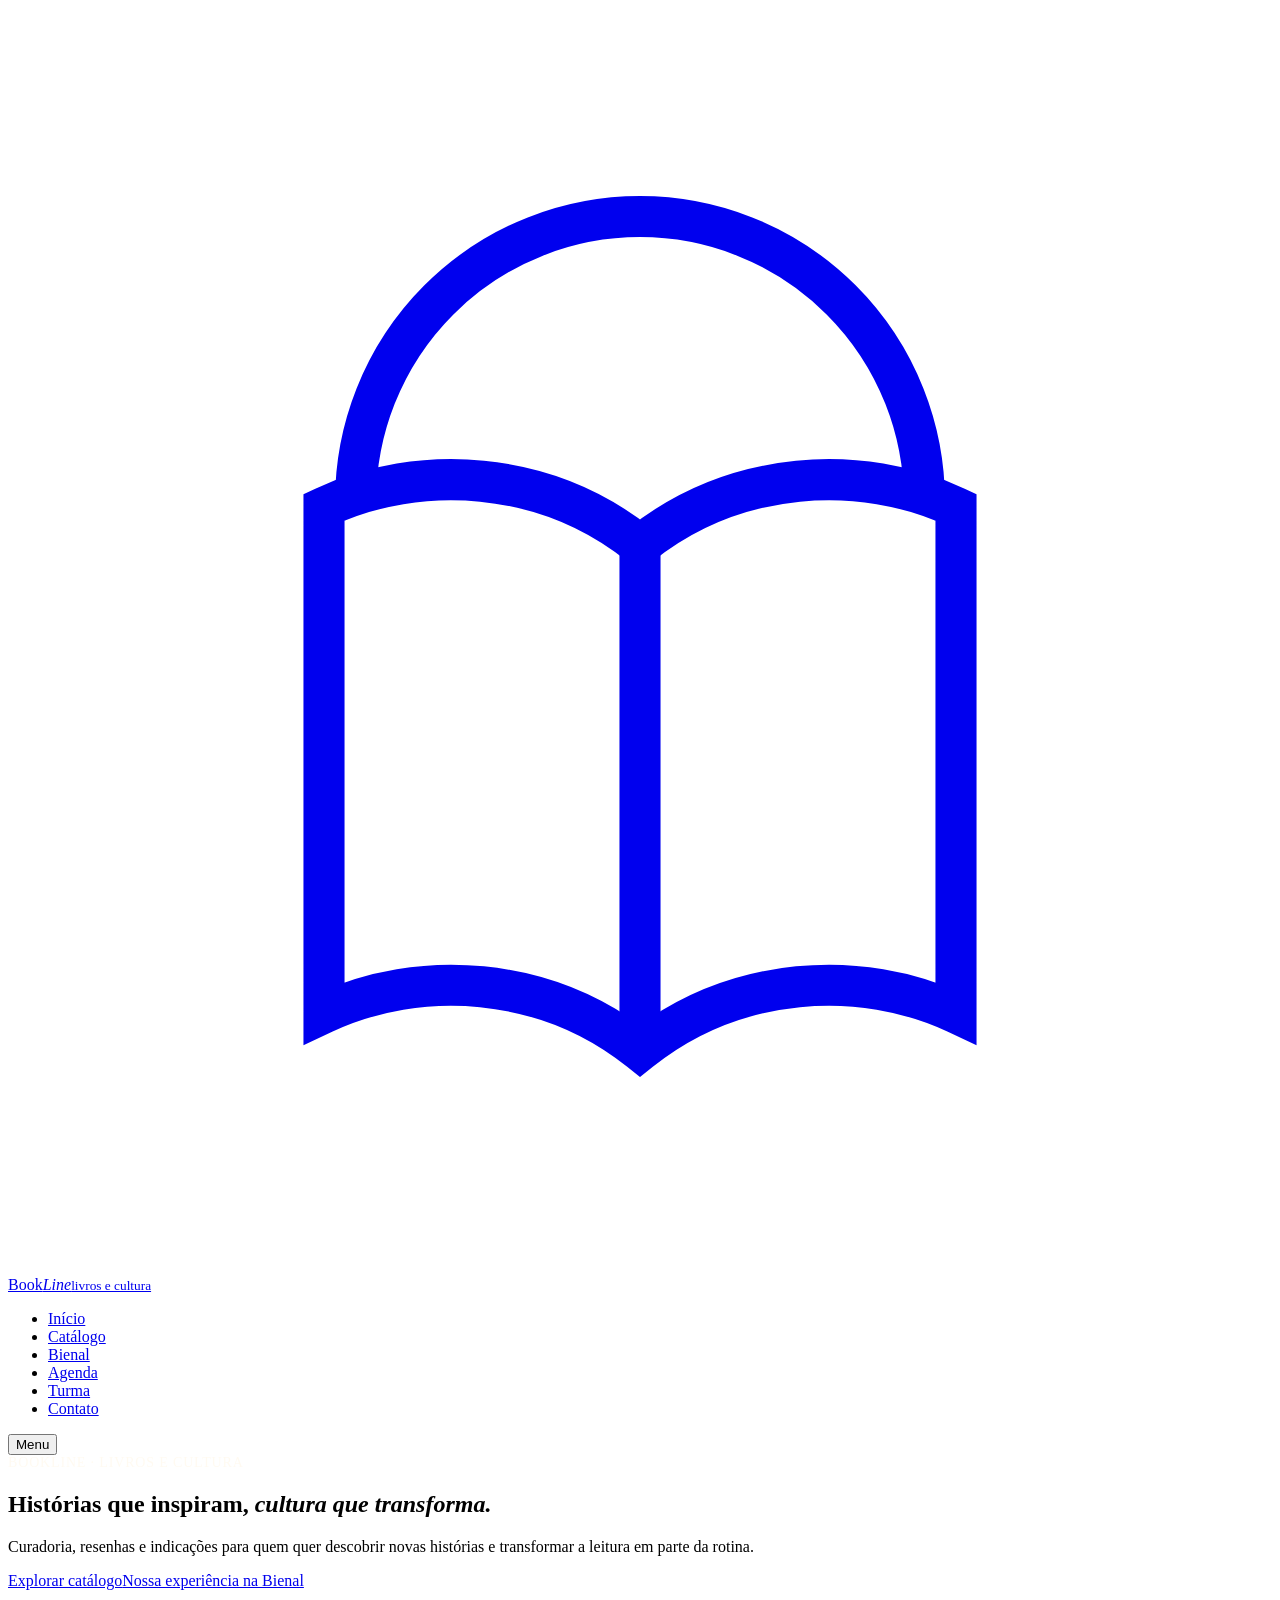
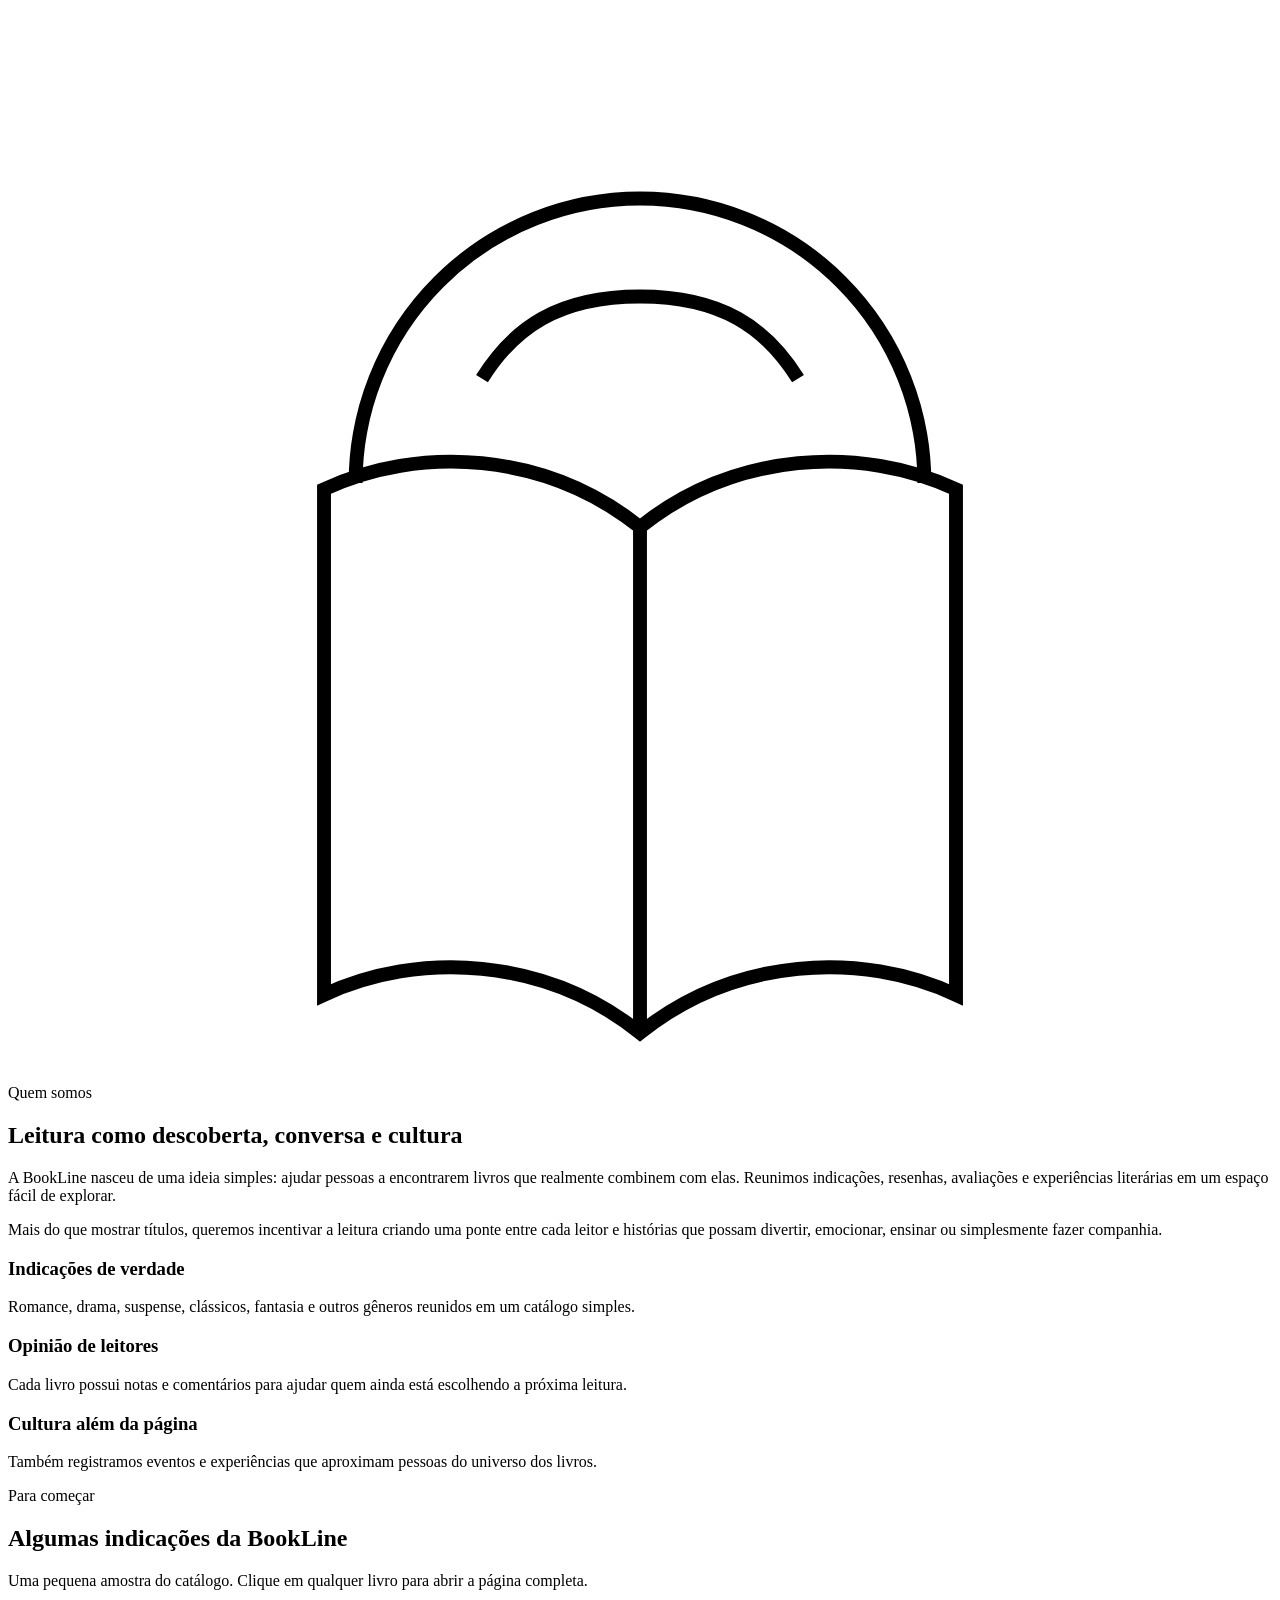
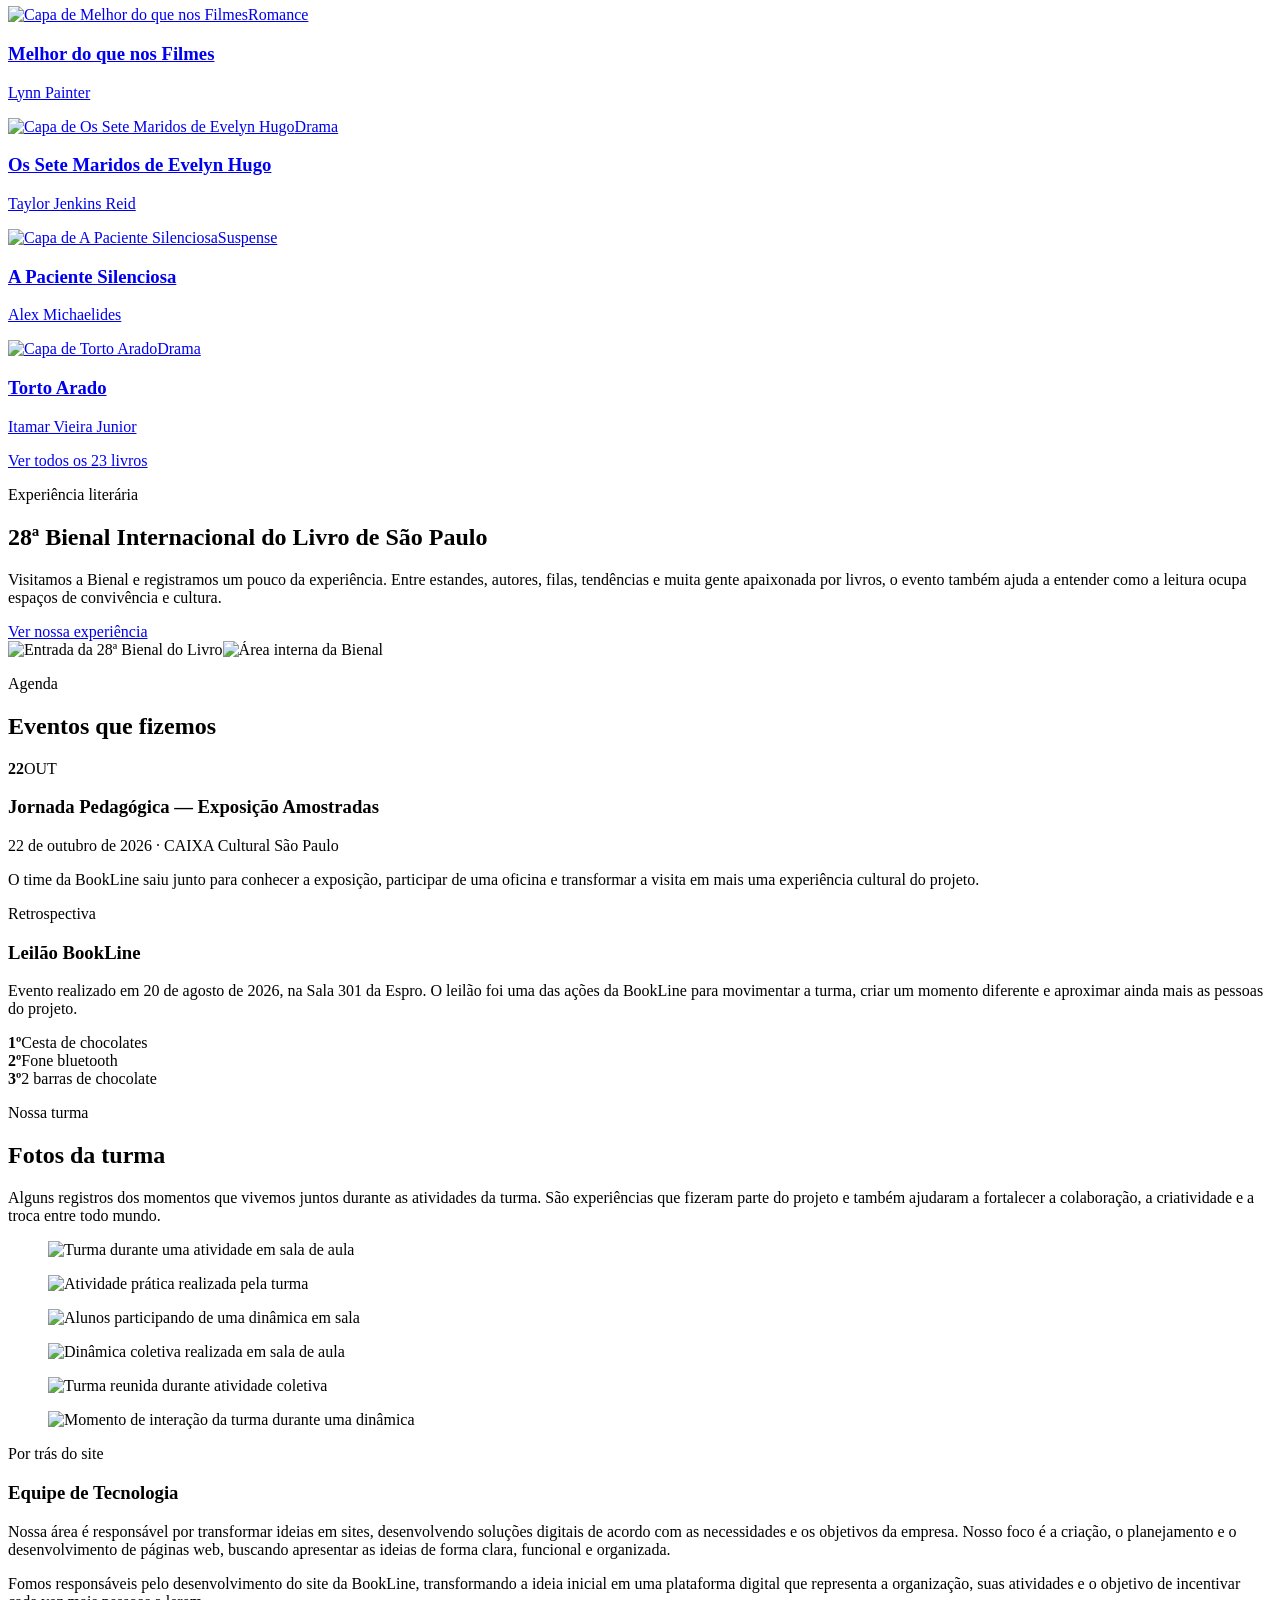
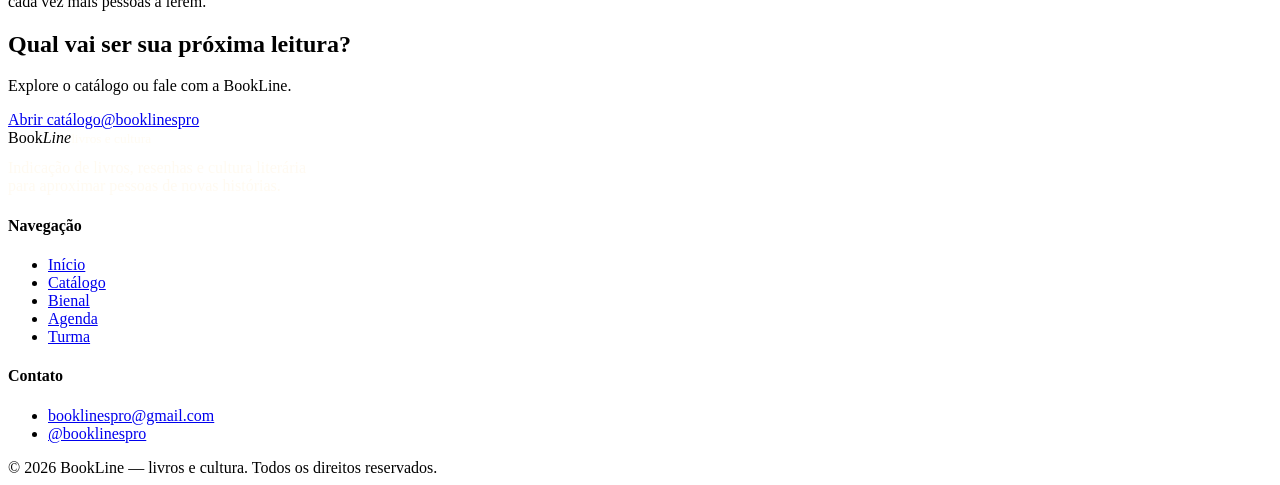
==== index.html @ 6d1920e4 "Publica versão inicial da BookLine" ====
<!DOCTYPE html>
<html lang="pt-BR"><head><meta charset="utf-8"/><meta content="width=device-width, initial-scale=1.0" name="viewport"/><link href="https://fonts.googleapis.com" rel="preconnect"/><link crossorigin="" href="https://fonts.gstatic.com" rel="preconnect"/><link href="https://fonts.googleapis.com/css2?family=Bodoni+Moda:opsz,wght@6..96,400;6..96,500;6..96,600&amp;family=Dancing+Script:wght@500;600;700&amp;family=Barlow+Semi+Condensed:wght@400;500;600&amp;display=swap" rel="stylesheet"/><link href="assets/css/style.css" rel="stylesheet"/><title>BookLine — Livros e Cultura</title></head><body><header><div class="wrap nav"><a class="brand" href="index.html"><svg class="brand-icon" fill="none" stroke="currentColor" stroke-width="1.3" viewbox="0 0 40 40"><path d="M20 17c-3-2.4-7-2.6-10-1.2v16c3-1.4 7-1.2 10 1.2 3-2.4 7-2.6 10-1.2v-16c-3-1.4-7-1.2-10 1.2Z"></path><path d="M20 17V33"></path><path d="M11 15.6a9 9 0 0 1 18 0"></path></svg><span class="brand-name">Book<em>Line</em><small>livros e cultura</small></span></a><ul class="nav-links" id="navLinks"><li><a class="active" href="index.html">Início</a></li><li><a class="" href="catalogo.html">Catálogo</a></li><li><a class="" href="bienal.html">Bienal</a></li><li><a class="" href="index.html#agenda">Agenda</a></li><li><a href="index.html#turma">Turma</a></li><li><a class="" href="index.html#contato">Contato</a></li></ul><button aria-label="Abrir menu" class="menu-btn" id="menuBtn">Menu</button></div></header>
<section class="hero"><div class="wrap hero-grid"><div><p style="letter-spacing:.06em;font-size:14px;color:rgba(255,247,232,.6);margin:0 0 18px">BOOKLINE · LIVROS E CULTURA</p><h1>Histórias que inspiram, <em>cultura que transforma.</em></h1><p>Curadoria, resenhas e indicações para quem quer descobrir novas histórias e transformar a leitura em parte da rotina.</p><div class="actions"><a class="btn primary" href="catalogo.html">Explorar catálogo</a><a class="btn outline" href="bienal.html">Nossa experiência na Bienal</a></div></div><div class="hero-art"><svg fill="none" stroke="currentColor" stroke-width="2.2" viewbox="0 0 200 170"><path d="M100 85c-15-12-35-13-50-6v80c15-7 35-6 50 6 15-12 35-13 50-6v-80c-15-7-35-6-50 6Z"></path><path d="M100 85V165"></path><path d="M55 78a45 45 0 0 1 90 0"></path><path d="M75 61.5c5-8 12-13 25-13s20 5 25 13"></path></svg></div></div></section>
<section class="section" id="sobre"><div class="wrap"><div class="section-head"><p class="kicker">Quem somos</p><h2>Leitura como descoberta, conversa e cultura</h2></div><div class="about-grid"><div class="about-copy"><p>A BookLine nasceu de uma ideia simples: ajudar pessoas a encontrarem livros que realmente combinem com elas. Reunimos indicações, resenhas, avaliações e experiências literárias em um espaço fácil de explorar.</p><p>Mais do que mostrar títulos, queremos incentivar a leitura criando uma ponte entre cada leitor e histórias que possam divertir, emocionar, ensinar ou simplesmente fazer companhia.</p></div><div><div class="value"><h3>Indicações de verdade</h3><p>Romance, drama, suspense, clássicos, fantasia e outros gêneros reunidos em um catálogo simples.</p></div><div class="value"><h3>Opinião de leitores</h3><p>Cada livro possui notas e comentários para ajudar quem ainda está escolhendo a próxima leitura.</p></div><div class="value"><h3>Cultura além da página</h3><p>Também registramos eventos e experiências que aproximam pessoas do universo dos livros.</p></div></div></div></div></section>
<section class="section alt"><div class="wrap"><div class="section-head"><p class="kicker">Para começar</p><h2>Algumas indicações da BookLine</h2><p>Uma pequena amostra do catálogo. Clique em qualquer livro para abrir a página completa.</p></div><div class="catalog-grid"><a class="book-card" href="livro.html?id=melhor-do-que-nos-filmes"><div class="cover-wrap"><img alt="Capa de Melhor do que nos Filmes" src="assets/capas/melhor-do-que-nos-filmes.jpg"/><span class="genre-pill">Romance</span></div><div class="book-info"><h3>Melhor do que nos Filmes</h3><p class="author">Lynn Painter</p></div></a><a class="book-card" href="livro.html?id=os-sete-maridos-de-evelyn-hugo"><div class="cover-wrap"><img alt="Capa de Os Sete Maridos de Evelyn Hugo" src="assets/capas/os-sete-maridos-de-evelyn-hugo.jpg"/><span class="genre-pill">Drama</span></div><div class="book-info"><h3>Os Sete Maridos de Evelyn Hugo</h3><p class="author">Taylor Jenkins Reid</p></div></a><a class="book-card" href="livro.html?id=a-paciente-silenciosa"><div class="cover-wrap"><img alt="Capa de A Paciente Silenciosa" src="assets/capas/a-paciente-silenciosa.jpg"/><span class="genre-pill">Suspense</span></div><div class="book-info"><h3>A Paciente Silenciosa</h3><p class="author">Alex Michaelides</p></div></a><a class="book-card" href="livro.html?id=torto-arado"><div class="cover-wrap"><img alt="Capa de Torto Arado" src="assets/capas/torto-arado.jpg"/><span class="genre-pill">Drama</span></div><div class="book-info"><h3>Torto Arado</h3><p class="author">Itamar Vieira Junior</p></div></a></div><div class="actions"><a class="btn dark" href="catalogo.html">Ver todos os 23 livros</a></div></div></section>
<section class="section"><div class="wrap bienal-teaser"><div><p class="kicker">Experiência literária</p><h2>28ª Bienal Internacional do Livro de São Paulo</h2><p>Visitamos a Bienal e registramos um pouco da experiência. Entre estandes, autores, filas, tendências e muita gente apaixonada por livros, o evento também ajuda a entender como a leitura ocupa espaços de convivência e cultura.</p><a class="btn dark" href="bienal.html">Ver nossa experiência</a></div><div class="photos"><img alt="Entrada da 28ª Bienal do Livro" src="assets/bienal/bienal-01.jpeg"/><img alt="Área interna da Bienal" src="assets/bienal/bienal-02.jpeg"/></div></div></section>
<section class="section alt" id="agenda"><div class="wrap"><div class="section-head"><p class="kicker">Agenda</p><h2>Eventos que fizemos</h2></div><article class="event-card"><div class="event-date"><strong>22</strong><span>OUT</span></div><div class="event-body"><h3>Jornada Pedagógica — Exposição Amostradas</h3><p>22 de outubro de 2026 · CAIXA Cultural São Paulo</p><p>O time da BookLine saiu junto para conhecer a exposição, participar de uma oficina e transformar a visita em mais uma experiência cultural do projeto.</p></div></article></div></section>
<section class="section"><div class="wrap"><div class="auction auction-text-only"><div><p class="kicker" style="color:var(--pink)">Retrospectiva</p><h3>Leilão BookLine</h3><p style="margin-top:13px">Evento realizado em 20 de agosto de 2026, na Sala 301 da Espro. O leilão foi uma das ações da BookLine para movimentar a turma, criar um momento diferente e aproximar ainda mais as pessoas do projeto.</p><div class="facts"><div><strong>1º</strong><span>Cesta de chocolates</span></div><div><strong>2º</strong><span>Fone bluetooth</span></div><div><strong>3º</strong><span>2 barras de chocolate</span></div></div></div></div></div></section><section class="section alt" id="turma">
<div class="wrap">
<div class="section-head">
<p class="kicker">Nossa turma</p>
<h2>Fotos da turma</h2>
<p>Alguns registros dos momentos que vivemos juntos durante as atividades da turma. São experiências que fizeram parte do projeto e também ajudaram a fortalecer a colaboração, a criatividade e a troca entre todo mundo.</p>
</div>
<div class="class-gallery">
<figure><img alt="Turma durante uma atividade em sala de aula" src="assets/turma/turma-01.jpeg"/></figure>
<figure><img alt="Atividade prática realizada pela turma" src="assets/turma/turma-02.jpeg"/></figure>
<figure><img alt="Alunos participando de uma dinâmica em sala" src="assets/turma/turma-03.jpeg"/></figure>
<figure><img alt="Dinâmica coletiva realizada em sala de aula" src="assets/turma/turma-04.jpeg"/></figure>
<figure><img alt="Turma reunida durante atividade coletiva" src="assets/turma/turma-05.jpeg"/></figure>
<figure><img alt="Momento de interação da turma durante uma dinâmica" src="assets/turma/turma-06.jpeg"/></figure>
</div>
</div>
</section>
<section class="section alt"><div class="wrap"><div class="tech"><div><p class="kicker">Por trás do site</p><h3>Equipe de Tecnologia</h3></div><div><p>Nossa área é responsável por transformar ideias em sites, desenvolvendo soluções digitais de acordo com as necessidades e os objetivos da empresa. Nosso foco é a criação, o planejamento e o desenvolvimento de páginas web, buscando apresentar as ideias de forma clara, funcional e organizada.</p><p>Fomos responsáveis pelo desenvolvimento do site da BookLine, transformando a ideia inicial em uma plataforma digital que representa a organização, suas atividades e o objetivo de incentivar cada vez mais pessoas a lerem.</p></div></div></div></section>
<section class="cta" id="contato"><div class="wrap"><h2>Qual vai ser sua próxima leitura?</h2><p>Explore o catálogo ou fale com a BookLine.</p><div class="actions"><a class="btn primary" href="catalogo.html">Abrir catálogo</a><a class="btn outline" href="https://www.instagram.com/booklinespro/" target="_blank">@booklinespro</a></div></div></section><footer><div class="wrap"><div class="footer-grid"><div><div class="brand-name" style="color:var(--cream)">Book<em>Line</em><small style="color:rgba(255,247,232,.55)">livros e cultura</small></div><p style="margin-top:12px;color:rgba(255,247,232,.6);max-width:38ch">Indicação de livros, resenhas e cultura literária para aproximar pessoas de novas histórias.</p></div><div><h4>Navegação</h4><ul><li><a href="index.html">Início</a></li><li><a href="catalogo.html">Catálogo</a></li><li><a href="bienal.html">Bienal</a></li><li><a href="index.html#agenda">Agenda</a></li><li><a href="index.html#turma">Turma</a></li></ul></div><div><h4>Contato</h4><ul><li><a href="mailto:booklinespro@gmail.com">booklinespro@gmail.com</a></li><li><a href="https://www.instagram.com/booklinespro/" rel="noopener" target="_blank">@booklinespro</a></li></ul></div></div><div class="footer-bottom">© 2026 BookLine — livros e cultura. Todos os direitos reservados.</div></div></footer><script src="assets/js/base.js"></script></body></html>
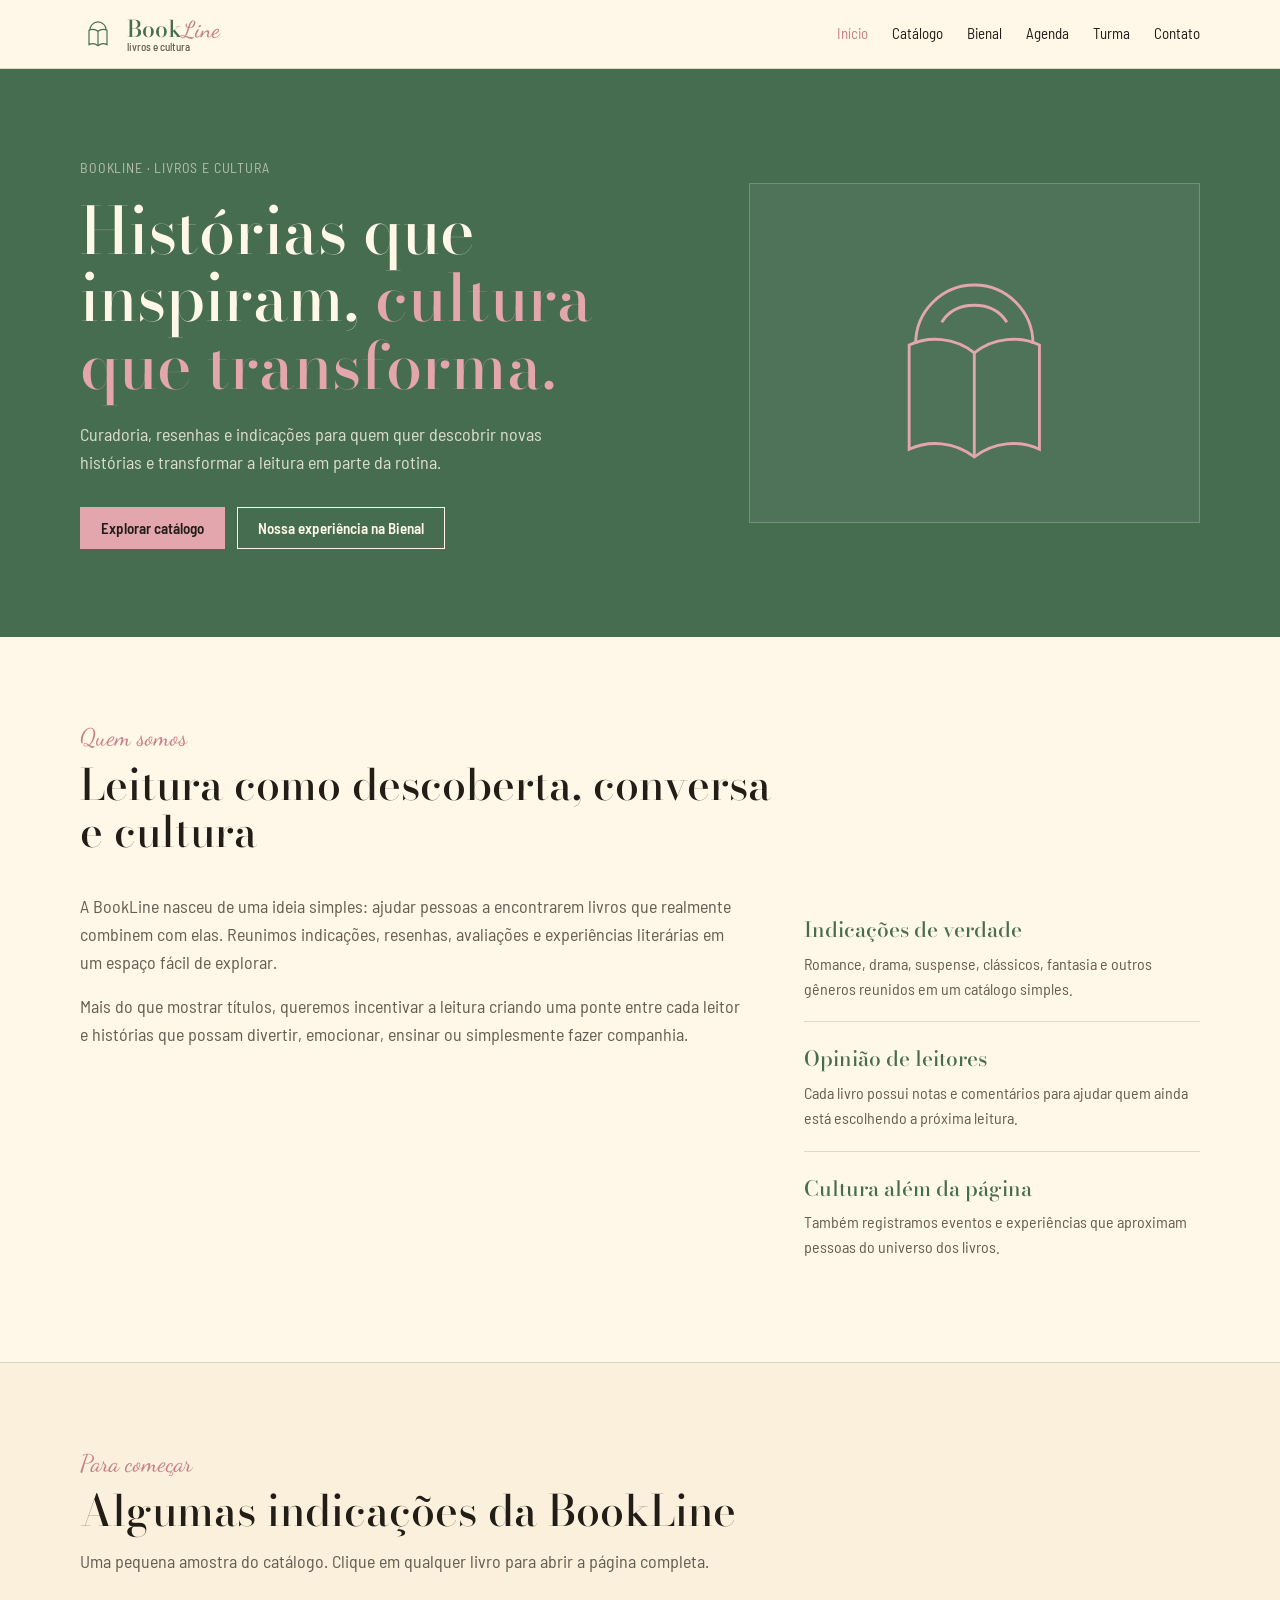
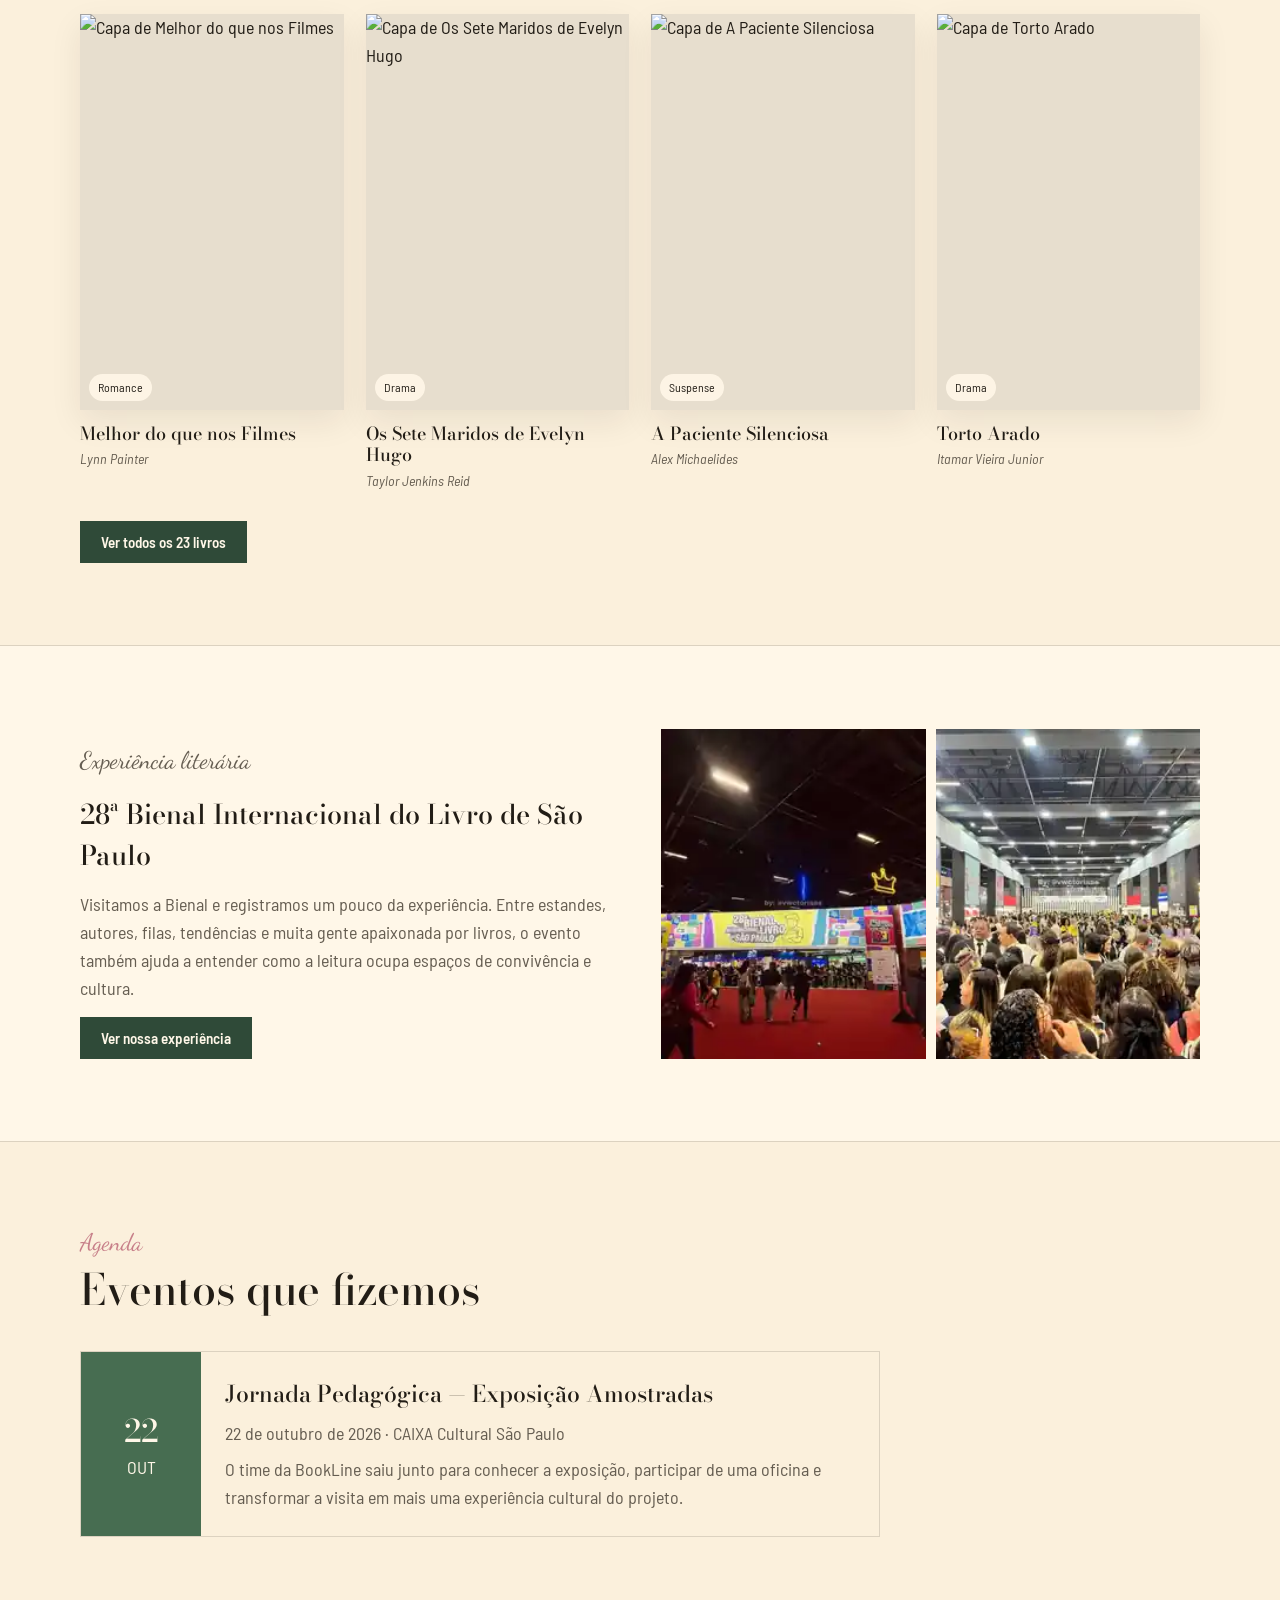
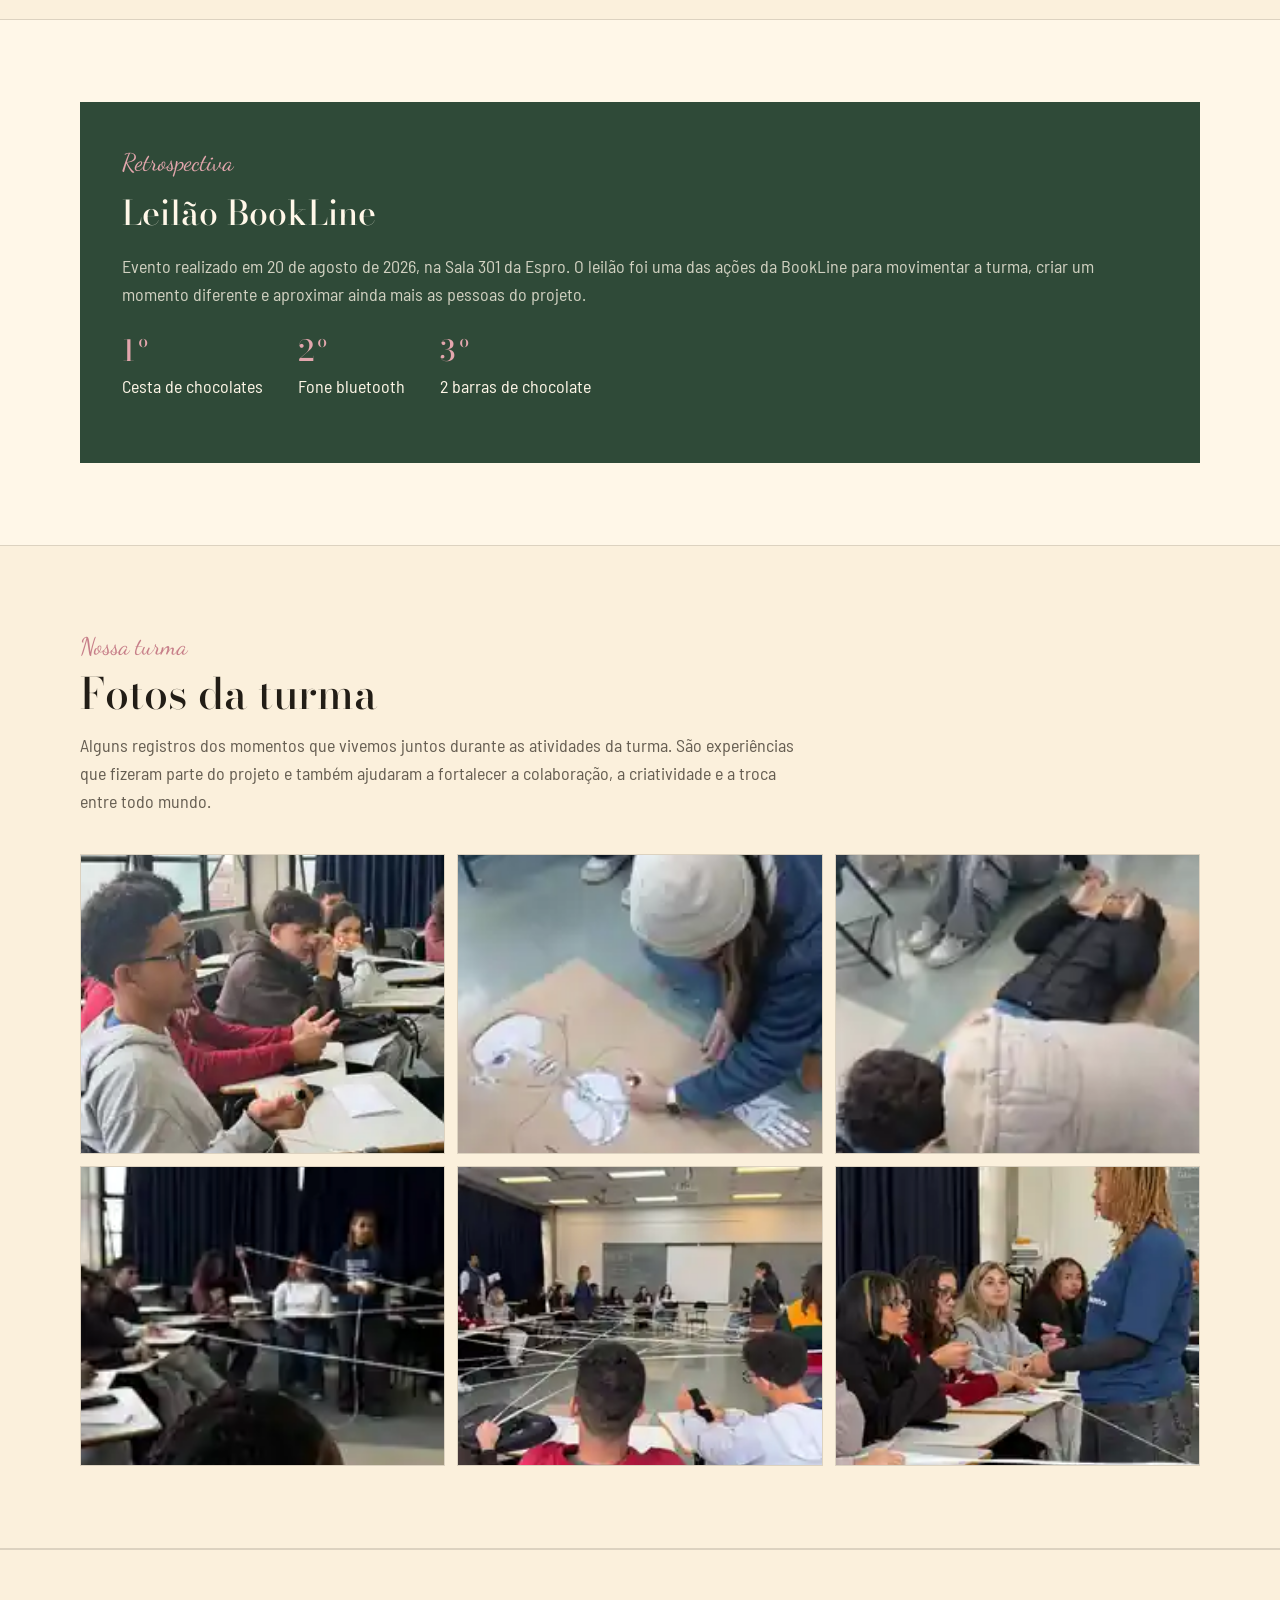
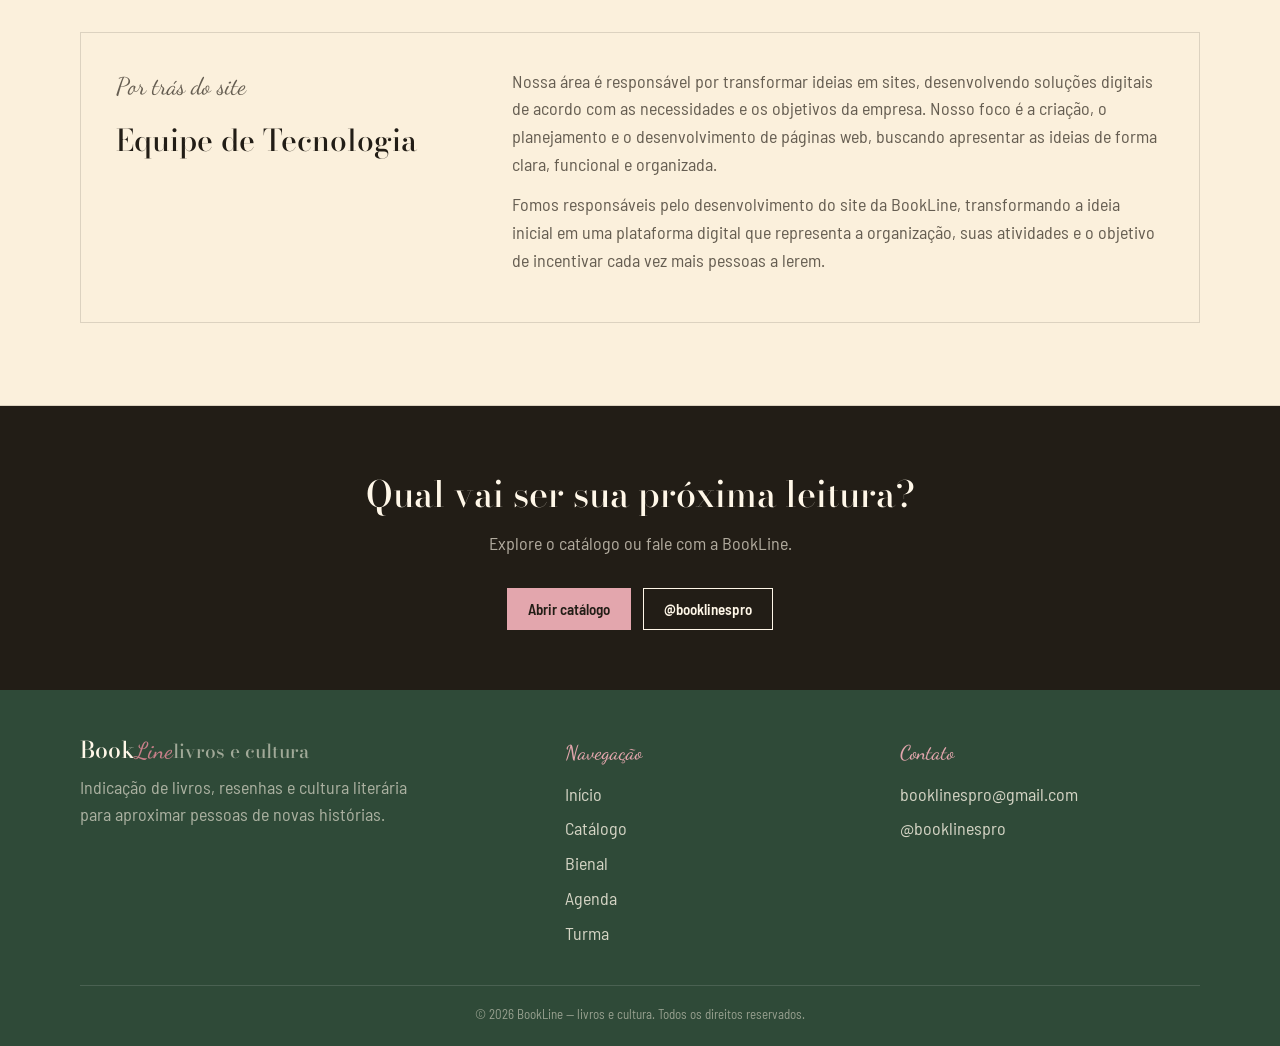
==== commit c75504ed: "Troca foto quebrada da Bienal no início" ====
--- a/index.html
+++ b/index.html
@@ -1,26 +1,11 @@
 <!DOCTYPE html>
-<html lang="pt-BR"><head><meta charset="utf-8"/><meta content="width=device-width, initial-scale=1.0" name="viewport"/><link href="https://fonts.googleapis.com" rel="preconnect"/><link crossorigin="" href="https://fonts.gstatic.com" rel="preconnect"/><link href="https://fonts.googleapis.com/css2?family=Bodoni+Moda:opsz,wght@6..96,400;6..96,500;6..96,600&amp;family=Dancing+Script:wght@500;600;700&amp;family=Barlow+Semi+Condensed:wght@400;500;600&amp;display=swap" rel="stylesheet"/><link href="assets/css/style.css" rel="stylesheet"/><title>BookLine — Livros e Cultura</title></head><body><header><div class="wrap nav"><a class="brand" href="index.html"><svg class="brand-icon" fill="none" stroke="currentColor" stroke-width="1.3" viewbox="0 0 40 40"><path d="M20 17c-3-2.4-7-2.6-10-1.2v16c3-1.4 7-1.2 10 1.2 3-2.4 7-2.6 10-1.2v-16c-3-1.4-7-1.2-10 1.2Z"></path><path d="M20 17V33"></path><path d="M11 15.6a9 9 0 0 1 18 0"></path></svg><span class="brand-name">Book<em>Line</em><small>livros e cultura</small></span></a><ul class="nav-links" id="navLinks"><li><a class="active" href="index.html">Início</a></li><li><a class="" href="catalogo.html">Catálogo</a></li><li><a class="" href="bienal.html">Bienal</a></li><li><a class="" href="index.html#agenda">Agenda</a></li><li><a href="index.html#turma">Turma</a></li><li><a class="" href="index.html#contato">Contato</a></li></ul><button aria-label="Abrir menu" class="menu-btn" id="menuBtn">Menu</button></div></header>
+<html lang="pt-BR"><head><meta charset="utf-8"/><meta content="width=device-width, initial-scale=1.0" name="viewport"/><link href="https://fonts.googleapis.com" rel="preconnect"/><link crossorigin="" href="https://fonts.gstatic.com" rel="preconnect"/><link href="https://fonts.googleapis.com/css2?family=Bodoni+Moda:opsz,wght@6..96,400;6..96,500;6..96,600&amp;family=Dancing+Script:wght@500;600;700&amp;family=Barlow+Semi+Condensed:wght@400;500;600&amp;display=swap" rel="stylesheet"/><link href="assets/css/style.css" rel="stylesheet"/><title>BookLine — Livros e Cultura</title></head><body><header><div class="wrap nav"><a class="brand" href="index.html"><svg class="brand-icon" fill="none" stroke="currentColor" stroke-width="1.3" viewbox="0 0 40 40"><path d="M20 17c-3-2.4-7-2.6-10-1.2v16c3-1.4 7-1.2 10 1.2 3-2.4 7-2.6 10-1.2v-16c-3-1.4-7-1.2-10 1.2Z"></path><path d="M20 17V33"></path><path d="M11 15.6a9 9 0 0 1 18 0"></path></svg><span class="brand-name">Book<em>Line</em><small>livros e cultura</small></span></a><ul class="nav-links" id="navLinks"><li><a class="active" href="index.html">Início</a></li><li><a href="catalogo.html">Catálogo</a></li><li><a href="bienal.html">Bienal</a></li><li><a href="index.html#agenda">Agenda</a></li><li><a href="index.html#turma">Turma</a></li><li><a href="index.html#contato">Contato</a></li></ul><button aria-label="Abrir menu" class="menu-btn" id="menuBtn">Menu</button></div></header>
 <section class="hero"><div class="wrap hero-grid"><div><p style="letter-spacing:.06em;font-size:14px;color:rgba(255,247,232,.6);margin:0 0 18px">BOOKLINE · LIVROS E CULTURA</p><h1>Histórias que inspiram, <em>cultura que transforma.</em></h1><p>Curadoria, resenhas e indicações para quem quer descobrir novas histórias e transformar a leitura em parte da rotina.</p><div class="actions"><a class="btn primary" href="catalogo.html">Explorar catálogo</a><a class="btn outline" href="bienal.html">Nossa experiência na Bienal</a></div></div><div class="hero-art"><svg fill="none" stroke="currentColor" stroke-width="2.2" viewbox="0 0 200 170"><path d="M100 85c-15-12-35-13-50-6v80c15-7 35-6 50 6 15-12 35-13 50-6v-80c-15-7-35-6-50 6Z"></path><path d="M100 85V165"></path><path d="M55 78a45 45 0 0 1 90 0"></path><path d="M75 61.5c5-8 12-13 25-13s20 5 25 13"></path></svg></div></div></section>
 <section class="section" id="sobre"><div class="wrap"><div class="section-head"><p class="kicker">Quem somos</p><h2>Leitura como descoberta, conversa e cultura</h2></div><div class="about-grid"><div class="about-copy"><p>A BookLine nasceu de uma ideia simples: ajudar pessoas a encontrarem livros que realmente combinem com elas. Reunimos indicações, resenhas, avaliações e experiências literárias em um espaço fácil de explorar.</p><p>Mais do que mostrar títulos, queremos incentivar a leitura criando uma ponte entre cada leitor e histórias que possam divertir, emocionar, ensinar ou simplesmente fazer companhia.</p></div><div><div class="value"><h3>Indicações de verdade</h3><p>Romance, drama, suspense, clássicos, fantasia e outros gêneros reunidos em um catálogo simples.</p></div><div class="value"><h3>Opinião de leitores</h3><p>Cada livro possui notas e comentários para ajudar quem ainda está escolhendo a próxima leitura.</p></div><div class="value"><h3>Cultura além da página</h3><p>Também registramos eventos e experiências que aproximam pessoas do universo dos livros.</p></div></div></div></div></section>
 <section class="section alt"><div class="wrap"><div class="section-head"><p class="kicker">Para começar</p><h2>Algumas indicações da BookLine</h2><p>Uma pequena amostra do catálogo. Clique em qualquer livro para abrir a página completa.</p></div><div class="catalog-grid"><a class="book-card" href="livro.html?id=melhor-do-que-nos-filmes"><div class="cover-wrap"><img alt="Capa de Melhor do que nos Filmes" src="assets/capas/melhor-do-que-nos-filmes.jpg"/><span class="genre-pill">Romance</span></div><div class="book-info"><h3>Melhor do que nos Filmes</h3><p class="author">Lynn Painter</p></div></a><a class="book-card" href="livro.html?id=os-sete-maridos-de-evelyn-hugo"><div class="cover-wrap"><img alt="Capa de Os Sete Maridos de Evelyn Hugo" src="assets/capas/os-sete-maridos-de-evelyn-hugo.jpg"/><span class="genre-pill">Drama</span></div><div class="book-info"><h3>Os Sete Maridos de Evelyn Hugo</h3><p class="author">Taylor Jenkins Reid</p></div></a><a class="book-card" href="livro.html?id=a-paciente-silenciosa"><div class="cover-wrap"><img alt="Capa de A Paciente Silenciosa" src="assets/capas/a-paciente-silenciosa.jpg"/><span class="genre-pill">Suspense</span></div><div class="book-info"><h3>A Paciente Silenciosa</h3><p class="author">Alex Michaelides</p></div></a><a class="book-card" href="livro.html?id=torto-arado"><div class="cover-wrap"><img alt="Capa de Torto Arado" src="assets/capas/torto-arado.jpg"/><span class="genre-pill">Drama</span></div><div class="book-info"><h3>Torto Arado</h3><p class="author">Itamar Vieira Junior</p></div></a></div><div class="actions"><a class="btn dark" href="catalogo.html">Ver todos os 23 livros</a></div></div></section>
-<section class="section"><div class="wrap bienal-teaser"><div><p class="kicker">Experiência literária</p><h2>28ª Bienal Internacional do Livro de São Paulo</h2><p>Visitamos a Bienal e registramos um pouco da experiência. Entre estandes, autores, filas, tendências e muita gente apaixonada por livros, o evento também ajuda a entender como a leitura ocupa espaços de convivência e cultura.</p><a class="btn dark" href="bienal.html">Ver nossa experiência</a></div><div class="photos"><img alt="Entrada da 28ª Bienal do Livro" src="assets/bienal/bienal-01.jpeg"/><img alt="Área interna da Bienal" src="assets/bienal/bienal-02.jpeg"/></div></div></section>
+<section class="section"><div class="wrap bienal-teaser"><div><p class="kicker">Experiência literária</p><h2>28ª Bienal Internacional do Livro de São Paulo</h2><p>Visitamos a Bienal e registramos um pouco da experiência. Entre estandes, autores, filas, tendências e muita gente apaixonada por livros, o evento também ajuda a entender como a leitura ocupa espaços de convivência e cultura.</p><a class="btn dark" href="bienal.html">Ver nossa experiência</a></div><div class="photos"><img alt="Entrada da 28ª Bienal do Livro" src="assets/bienal/bienal-01.jpeg"/><img alt="Outro registro da área interna da Bienal" src="assets/bienal/bienal-06.jpeg"/></div></div></section>
 <section class="section alt" id="agenda"><div class="wrap"><div class="section-head"><p class="kicker">Agenda</p><h2>Eventos que fizemos</h2></div><article class="event-card"><div class="event-date"><strong>22</strong><span>OUT</span></div><div class="event-body"><h3>Jornada Pedagógica — Exposição Amostradas</h3><p>22 de outubro de 2026 · CAIXA Cultural São Paulo</p><p>O time da BookLine saiu junto para conhecer a exposição, participar de uma oficina e transformar a visita em mais uma experiência cultural do projeto.</p></div></article></div></section>
-<section class="section"><div class="wrap"><div class="auction auction-text-only"><div><p class="kicker" style="color:var(--pink)">Retrospectiva</p><h3>Leilão BookLine</h3><p style="margin-top:13px">Evento realizado em 20 de agosto de 2026, na Sala 301 da Espro. O leilão foi uma das ações da BookLine para movimentar a turma, criar um momento diferente e aproximar ainda mais as pessoas do projeto.</p><div class="facts"><div><strong>1º</strong><span>Cesta de chocolates</span></div><div><strong>2º</strong><span>Fone bluetooth</span></div><div><strong>3º</strong><span>2 barras de chocolate</span></div></div></div></div></div></section><section class="section alt" id="turma">
-<div class="wrap">
-<div class="section-head">
-<p class="kicker">Nossa turma</p>
-<h2>Fotos da turma</h2>
-<p>Alguns registros dos momentos que vivemos juntos durante as atividades da turma. São experiências que fizeram parte do projeto e também ajudaram a fortalecer a colaboração, a criatividade e a troca entre todo mundo.</p>
-</div>
-<div class="class-gallery">
-<figure><img alt="Turma durante uma atividade em sala de aula" src="assets/turma/turma-01.jpeg"/></figure>
-<figure><img alt="Atividade prática realizada pela turma" src="assets/turma/turma-02.jpeg"/></figure>
-<figure><img alt="Alunos participando de uma dinâmica em sala" src="assets/turma/turma-03.jpeg"/></figure>
-<figure><img alt="Dinâmica coletiva realizada em sala de aula" src="assets/turma/turma-04.jpeg"/></figure>
-<figure><img alt="Turma reunida durante atividade coletiva" src="assets/turma/turma-05.jpeg"/></figure>
-<figure><img alt="Momento de interação da turma durante uma dinâmica" src="assets/turma/turma-06.jpeg"/></figure>
-</div>
-</div>
-</section>
+<section class="section"><div class="wrap"><div class="auction auction-text-only"><div><p class="kicker" style="color:var(--pink)">Retrospectiva</p><h3>Leilão BookLine</h3><p style="margin-top:13px">Evento realizado em 20 de agosto de 2026, na Sala 301 da Espro. O leilão foi uma das ações da BookLine para movimentar a turma, criar um momento diferente e aproximar ainda mais as pessoas do projeto.</p><div class="facts"><div><strong>1º</strong><span>Cesta de chocolates</span></div><div><strong>2º</strong><span>Fone bluetooth</span></div><div><strong>3º</strong><span>2 barras de chocolate</span></div></div></div></div></div></section>
+<section class="section alt" id="turma"><div class="wrap"><div class="section-head"><p class="kicker">Nossa turma</p><h2>Fotos da turma</h2><p>Alguns registros dos momentos que vivemos juntos durante as atividades da turma. São experiências que fizeram parte do projeto e também ajudaram a fortalecer a colaboração, a criatividade e a troca entre todo mundo.</p></div><div class="class-gallery"><figure><img alt="Turma durante uma atividade em sala de aula" src="assets/turma/turma-01.jpeg"/></figure><figure><img alt="Atividade prática realizada pela turma" src="assets/turma/turma-02.jpeg"/></figure><figure><img alt="Alunos participando de uma dinâmica em sala" src="assets/turma/turma-03.jpeg"/></figure><figure><img alt="Dinâmica coletiva realizada em sala de aula" src="assets/turma/turma-04.jpeg"/></figure><figure><img alt="Turma reunida durante atividade coletiva" src="assets/turma/turma-05.jpeg"/></figure><figure><img alt="Momento de interação da turma durante uma dinâmica" src="assets/turma/turma-06.jpeg"/></figure></div></div></section>
 <section class="section alt"><div class="wrap"><div class="tech"><div><p class="kicker">Por trás do site</p><h3>Equipe de Tecnologia</h3></div><div><p>Nossa área é responsável por transformar ideias em sites, desenvolvendo soluções digitais de acordo com as necessidades e os objetivos da empresa. Nosso foco é a criação, o planejamento e o desenvolvimento de páginas web, buscando apresentar as ideias de forma clara, funcional e organizada.</p><p>Fomos responsáveis pelo desenvolvimento do site da BookLine, transformando a ideia inicial em uma plataforma digital que representa a organização, suas atividades e o objetivo de incentivar cada vez mais pessoas a lerem.</p></div></div></div></section>
 <section class="cta" id="contato"><div class="wrap"><h2>Qual vai ser sua próxima leitura?</h2><p>Explore o catálogo ou fale com a BookLine.</p><div class="actions"><a class="btn primary" href="catalogo.html">Abrir catálogo</a><a class="btn outline" href="https://www.instagram.com/booklinespro/" target="_blank">@booklinespro</a></div></div></section><footer><div class="wrap"><div class="footer-grid"><div><div class="brand-name" style="color:var(--cream)">Book<em>Line</em><small style="color:rgba(255,247,232,.55)">livros e cultura</small></div><p style="margin-top:12px;color:rgba(255,247,232,.6);max-width:38ch">Indicação de livros, resenhas e cultura literária para aproximar pessoas de novas histórias.</p></div><div><h4>Navegação</h4><ul><li><a href="index.html">Início</a></li><li><a href="catalogo.html">Catálogo</a></li><li><a href="bienal.html">Bienal</a></li><li><a href="index.html#agenda">Agenda</a></li><li><a href="index.html#turma">Turma</a></li></ul></div><div><h4>Contato</h4><ul><li><a href="mailto:booklinespro@gmail.com">booklinespro@gmail.com</a></li><li><a href="https://www.instagram.com/booklinespro/" rel="noopener" target="_blank">@booklinespro</a></li></ul></div></div><div class="footer-bottom">© 2026 BookLine — livros e cultura. Todos os direitos reservados.</div></div></footer><script src="assets/js/base.js"></script></body></html>
--- a/assets/css/style.css
+++ b/assets/css/style.css
@@ -0,0 +1,20 @@
+:root{--cream:#FFF7E8;--cream2:#FBF0DC;--green:#476D51;--green2:#2F4A38;--pink:#E3A6AD;--pink2:#C77F89;--ink:#221D16;--muted:#655d51;--line:rgba(34,29,22,.14);--white:#fffdf8;--max:1180px;--shadow:0 18px 45px rgba(34,29,22,.08)}
+*{box-sizing:border-box}html{scroll-behavior:smooth}body{margin:0;background:var(--cream);color:var(--ink);font-family:'Barlow Semi Condensed',Arial,sans-serif;font-size:18px;line-height:1.55}a{color:inherit}img{display:block;max-width:100%}h1,h2,h3,h4{font-family:'Bodoni Moda',Georgia,serif;font-weight:500;margin:0}p{margin:0}.wrap{max-width:var(--max);margin:auto;padding:0 30px}.kicker{font-family:'Dancing Script',cursive;color:var(--pink2);font-size:24px;margin-bottom:6px}.section{padding:82px 0}.section.alt{background:var(--cream2);border-block:1px solid var(--line)}.section-head{max-width:720px;margin-bottom:38px}.section-head h2{font-size:clamp(30px,4vw,43px);line-height:1.08}.section-head p:not(.kicker){margin-top:14px;color:var(--muted)}
+header{position:sticky;top:0;z-index:30;background:rgba(255,247,232,.93);backdrop-filter:blur(10px);border-bottom:1px solid var(--line)}.nav{height:68px;display:flex;align-items:center;justify-content:space-between;gap:24px}.brand{text-decoration:none;display:flex;align-items:center;gap:11px}.brand-icon{width:36px;height:36px;color:var(--green)}.brand-name{font:500 23px/1 'Bodoni Moda',serif;color:var(--green)}.brand-name em{font-family:'Dancing Script',cursive;color:var(--pink2);font-style:normal}.brand small{display:block;font-size:11px;color:var(--muted);font-family:'Barlow Semi Condensed',sans-serif}.nav-links{display:flex;gap:24px;list-style:none;margin:0;padding:0;font-size:15px}.nav-links a{text-decoration:none}.nav-links a:hover,.nav-links a.active{color:var(--pink2)}.menu-btn{display:none;background:none;border:1px solid var(--line);font:inherit;padding:7px 10px}
+.hero{background:var(--green);color:var(--cream);padding:88px 0}.hero-grid{display:grid;grid-template-columns:1.15fr .85fr;align-items:center;gap:58px}.hero h1{font-size:clamp(42px,6vw,65px);line-height:1.04}.hero h1 em{color:var(--pink);font-style:normal}.hero p{max-width:55ch;margin-top:22px;color:rgba(255,247,232,.82)}.hero-art{border:1px solid rgba(255,255,255,.2);min-height:340px;display:grid;place-items:center;background:rgba(255,255,255,.04)}.hero-art svg{width:58%;color:var(--pink)}.actions{display:flex;gap:12px;flex-wrap:wrap;margin-top:30px}.btn{display:inline-flex;align-items:center;justify-content:center;text-decoration:none;border:1px solid transparent;padding:11px 20px;font:600 15px 'Barlow Semi Condensed',sans-serif;cursor:pointer;background:none}.btn.primary{background:var(--pink);color:var(--ink)}.btn.primary:hover{background:var(--pink2);color:white}.btn.dark{background:var(--green2);color:var(--cream)}.btn.outline{border-color:currentColor}.btn.soft{border-color:var(--line);background:var(--white)}
+.about-grid{display:grid;grid-template-columns:1.35fr .8fr;gap:55px}.about-copy p{color:var(--muted);margin-bottom:16px}.value{padding:20px 0;border-top:1px solid var(--line)}.value:first-child{border-top:0}.value h3{font-size:21px;color:var(--green);margin-bottom:6px}.value p{font-size:16px;color:var(--muted)}
+.feature-grid{display:grid;grid-template-columns:repeat(3,1fr);gap:18px}.feature{border:1px solid var(--line);padding:28px;background:rgba(255,255,255,.2)}.feature h3{font-size:22px;margin-bottom:9px}.feature p{font-size:16px;color:var(--muted)}
+.bienal-teaser{display:grid;grid-template-columns:1fr 1fr;gap:42px;align-items:center}.bienal-teaser .photos{display:grid;grid-template-columns:1fr 1fr;gap:10px}.bienal-teaser img{width:100%;height:330px;object-fit:cover}.bienal-teaser p{color:var(--muted);margin:14px 0}.gallery{display:grid;grid-template-columns:repeat(3,1fr);gap:12px}.gallery img{width:100%;height:280px;object-fit:cover;border:1px solid var(--line)}.essay{max-width:850px}.essay p{color:var(--muted);margin:0 0 18px}.essay-note{border-left:3px solid var(--pink2);padding:18px 22px;background:var(--cream2);margin:28px 0}
+.event-card{display:grid;grid-template-columns:120px 1fr;border:1px solid var(--line);background:var(--cream2);max-width:800px}.event-date{background:var(--green);color:var(--cream);display:flex;flex-direction:column;justify-content:center;align-items:center}.event-date strong{font:500 31px 'Bodoni Moda',serif}.event-body{padding:24px}.event-body h3{font-size:23px}.event-body p{margin-top:8px;color:var(--muted)}
+.auction{background:var(--green2);color:var(--cream);padding:42px;display:grid;grid-template-columns:1fr 1fr;gap:35px}.auction h3{font-size:34px}.facts{display:flex;gap:35px;margin:20px 0}.facts strong{font:500 29px 'Bodoni Moda',serif;color:var(--pink);display:block}.auction p{color:rgba(255,247,232,.78)}.auction-gallery{display:grid;grid-template-columns:repeat(3,1fr);gap:10px}.auction-gallery figure{margin:0;background:rgba(255,255,255,.05);border:1px solid rgba(255,255,255,.15)}.auction-gallery img{width:100%;height:190px;object-fit:cover}.auction-gallery figcaption{padding:9px 11px;font-size:14px;color:rgba(255,247,232,.7)}
+.tech{display:grid;grid-template-columns:.7fr 1.3fr;gap:45px;padding:35px;border:1px solid var(--line)}.tech h3{font-size:30px}.tech p{color:var(--muted);margin-bottom:12px}
+.page-hero{background:var(--green);color:var(--cream);padding:58px 0}.page-hero h1{font-size:clamp(38px,5vw,57px)}.page-hero p{max-width:62ch;margin-top:12px;color:rgba(255,247,232,.78)}
+.catalog-tools{display:grid;grid-template-columns:1fr 240px;gap:12px;margin-bottom:18px}.input,.select,.textarea{width:100%;padding:12px 14px;border:1px solid var(--line);background:var(--white);font:inherit;color:var(--ink);outline:none}.filters{display:flex;flex-wrap:wrap;gap:8px;margin-bottom:34px}.filter{border:1px solid var(--line);background:transparent;padding:7px 15px;border-radius:999px;cursor:pointer;font:inherit;font-size:14px}.filter.active{background:var(--green);color:var(--cream);border-color:var(--green)}.catalog-grid{display:grid;grid-template-columns:repeat(4,1fr);gap:30px 22px}.book-card{display:flex;flex-direction:column;text-decoration:none;min-width:0}.cover-wrap{position:relative;aspect-ratio:2/3;overflow:hidden;background:#e7dece;box-shadow:0 12px 30px rgba(34,29,22,.08)}.cover-wrap img{width:100%;height:100%;object-fit:cover;transition:transform .25s}.book-card:hover .cover-wrap img{transform:scale(1.025)}.genre-pill{position:absolute;left:9px;bottom:9px;background:rgba(255,247,232,.92);padding:4px 9px;border-radius:999px;font-size:12px}.book-info{padding-top:13px}.book-info h3{font-size:18px;line-height:1.2}.author{font-size:14px;color:var(--muted);font-style:italic;margin-top:4px}.rating{display:flex;align-items:center;gap:7px;margin-top:8px;font-size:14px}.stars{letter-spacing:1px;color:#b46e00}.book-desc-short{font-size:14px;color:var(--muted);margin-top:7px;display:-webkit-box;-webkit-line-clamp:3;-webkit-box-orient:vertical;overflow:hidden}.empty{display:none;padding:40px;border:1px dashed var(--line);text-align:center;color:var(--muted);grid-column:1/-1}
+.book-detail{display:grid;grid-template-columns:330px 1fr;gap:55px;align-items:start}.detail-cover{width:100%;box-shadow:var(--shadow)}.detail-kicker{color:var(--pink2);font-family:'Dancing Script',cursive;font-size:23px}.detail-title{font-size:clamp(35px,5vw,52px);line-height:1.04}.detail-author{font-size:19px;color:var(--muted);margin:8px 0 15px}.tags{display:flex;gap:8px;flex-wrap:wrap;margin:16px 0}.tag{border:1px solid var(--line);border-radius:999px;padding:5px 11px;font-size:13px}.detail-desc{color:var(--muted);max-width:70ch}.buy-box{margin-top:26px;padding:20px;background:var(--cream2);border:1px solid var(--line);display:flex;align-items:center;justify-content:space-between;gap:18px}.buy-box small{display:block;color:var(--muted);margin-top:4px}.reviews-layout{display:grid;grid-template-columns:1fr 360px;gap:35px}.review-list{display:flex;flex-direction:column;gap:12px}.review{border:1px solid var(--line);background:rgba(255,255,255,.25);padding:20px}.review-head{display:flex;align-items:center;justify-content:space-between;gap:12px}.review-name{font-weight:600}.review p{font-size:16px;color:var(--muted);margin-top:8px}.review.user-review{border-left:3px solid var(--pink2)}.form-card{border:1px solid var(--line);padding:24px;background:var(--cream2);position:sticky;top:90px}.form-card h3{font-size:25px;margin-bottom:8px}.form-card p{font-size:15px;color:var(--muted);margin-bottom:16px}.form-row{margin-bottom:12px}.form-row label{font-size:14px;display:block;margin-bottom:5px}.star-input{display:flex;flex-direction:row-reverse;justify-content:flex-end;gap:2px}.star-input input{display:none}.star-input label{font-size:29px;color:#c6bdb0;cursor:pointer}.star-input input:checked~label,.star-input label:hover,.star-input label:hover~label{color:#b46e00}.notice{font-size:14px;margin-top:10px;color:var(--green);display:none}
+.cta{background:var(--ink);color:var(--cream);padding:60px 0;text-align:center}.cta h2{font-size:36px}.cta p{color:rgba(255,247,232,.65);margin-top:8px}.cta .actions{justify-content:center}
+footer{background:var(--green2);color:rgba(255,247,232,.8);padding:48px 0 22px}.footer-grid{display:grid;grid-template-columns:1.5fr 1fr 1fr;gap:35px}.footer-grid h4{font-family:'Dancing Script',cursive;color:var(--pink);font-size:20px}.footer-grid ul{list-style:none;padding:0;margin:12px 0 0}.footer-grid li{margin:7px 0}.footer-grid a{text-decoration:none}.footer-bottom{border-top:1px solid rgba(255,255,255,.13);margin-top:30px;padding-top:18px;font-size:13px;text-align:center;color:rgba(255,247,232,.5)}
+@media(max-width:900px){.hero-grid,.about-grid,.bienal-teaser,.auction,.tech,.book-detail,.reviews-layout{grid-template-columns:1fr}.hero-art{max-width:430px}.catalog-grid{grid-template-columns:repeat(3,1fr)}.gallery{grid-template-columns:repeat(2,1fr)}.form-card{position:static}.footer-grid{grid-template-columns:1fr}.bienal-teaser img{height:260px}}
+@media(max-width:680px){body{font-size:17px}.wrap{padding:0 18px}.section{padding:58px 0}.nav-links{display:none;position:absolute;top:68px;left:0;right:0;background:var(--cream);padding:12px 18px;border-bottom:1px solid var(--line);flex-direction:column}.nav-links.open{display:flex}.menu-btn{display:block}.hero{padding:58px 0}.catalog-tools{grid-template-columns:1fr}.catalog-grid{grid-template-columns:repeat(2,1fr);gap:22px 12px}.gallery,.auction-gallery{grid-template-columns:1fr}.event-card{grid-template-columns:1fr}.event-date{padding:12px;flex-direction:row;gap:8px}.book-detail{gap:28px}.detail-cover{max-width:280px}.buy-box{align-items:flex-start;flex-direction:column}.feature-grid{grid-template-columns:1fr}.bienal-teaser .photos{grid-template-columns:1fr 1fr}.bienal-teaser img{height:220px}.auction{padding:28px 20px}}
+.auction-text-only{grid-template-columns:1fr}.class-gallery{display:grid;grid-template-columns:repeat(3,1fr);gap:12px}.class-gallery figure{margin:0}.class-gallery img{width:100%;height:300px;object-fit:cover;border:1px solid var(--line);display:block}.class-gallery figcaption{padding:8px 2px;color:var(--muted);font-size:14px}
+@media(max-width:900px){.class-gallery{grid-template-columns:repeat(2,1fr)}}
+@media(max-width:680px){.class-gallery{grid-template-columns:1fr}.class-gallery img{height:280px}}
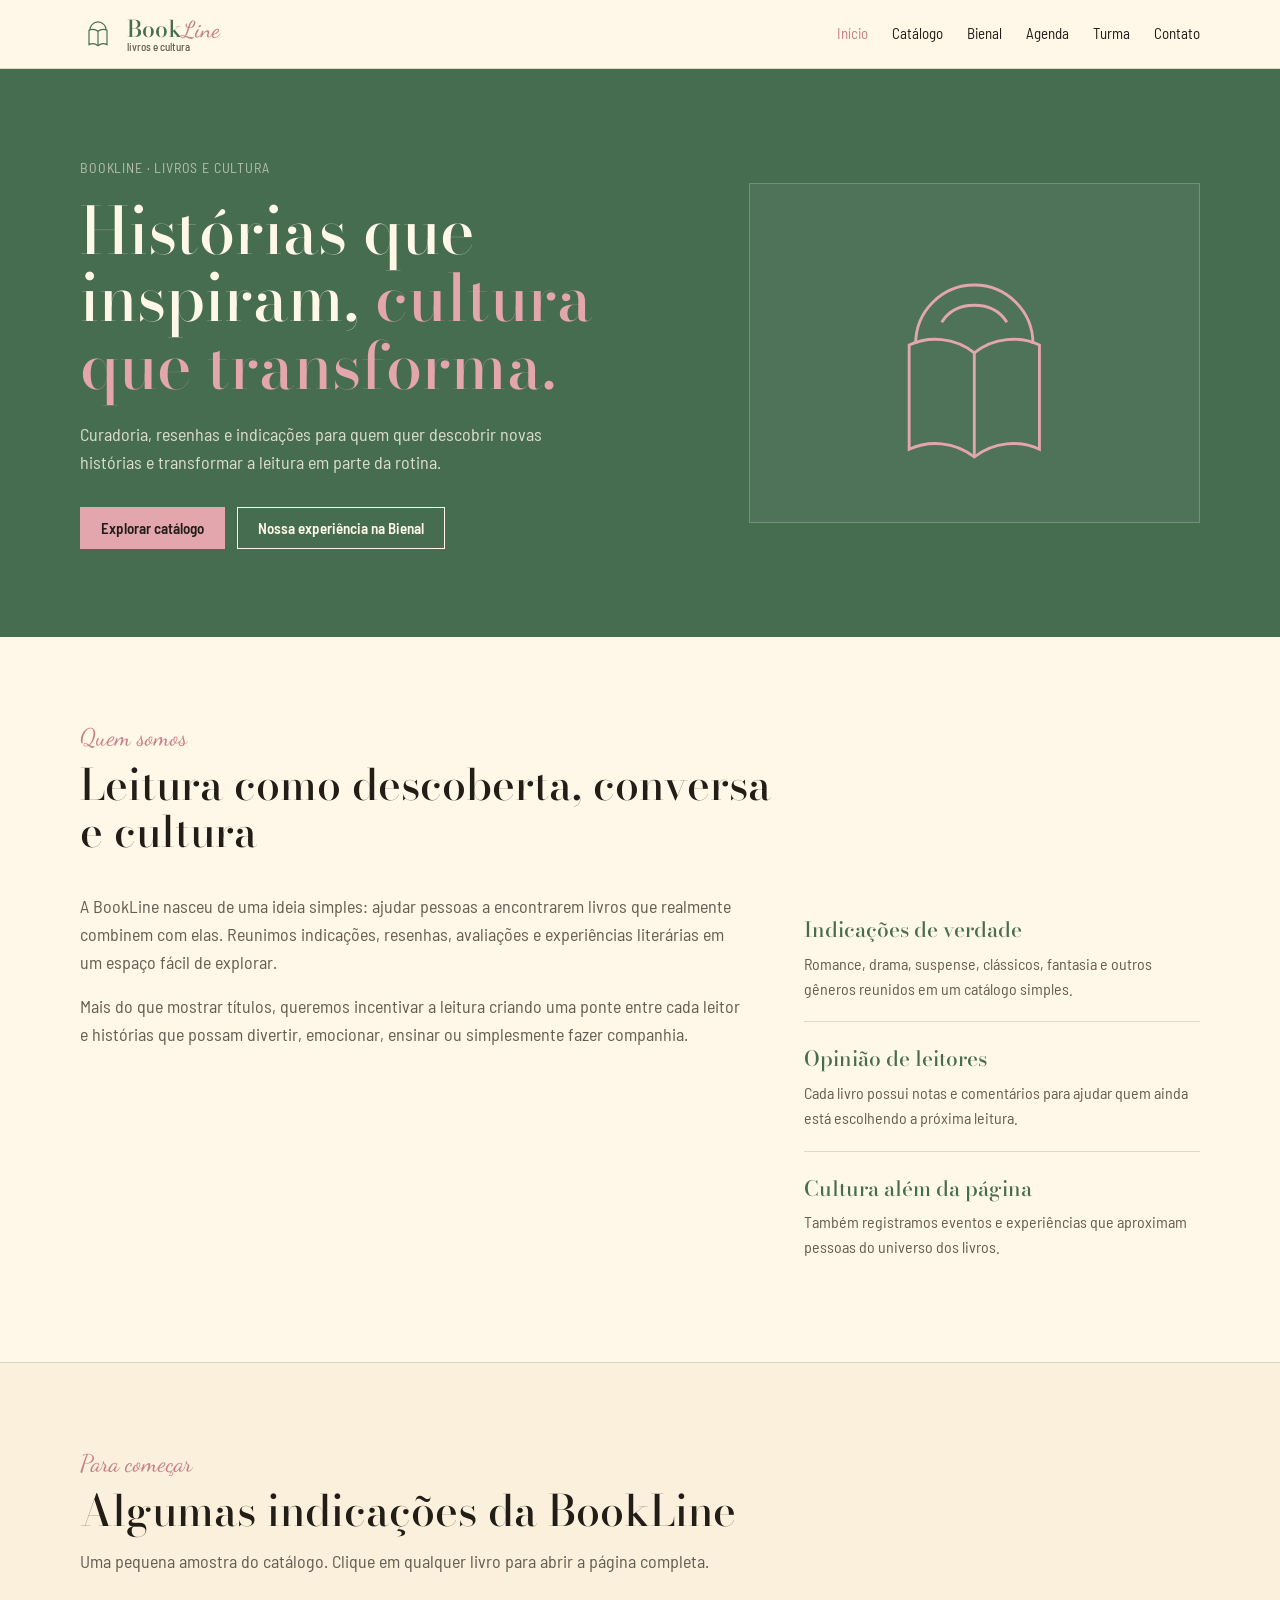
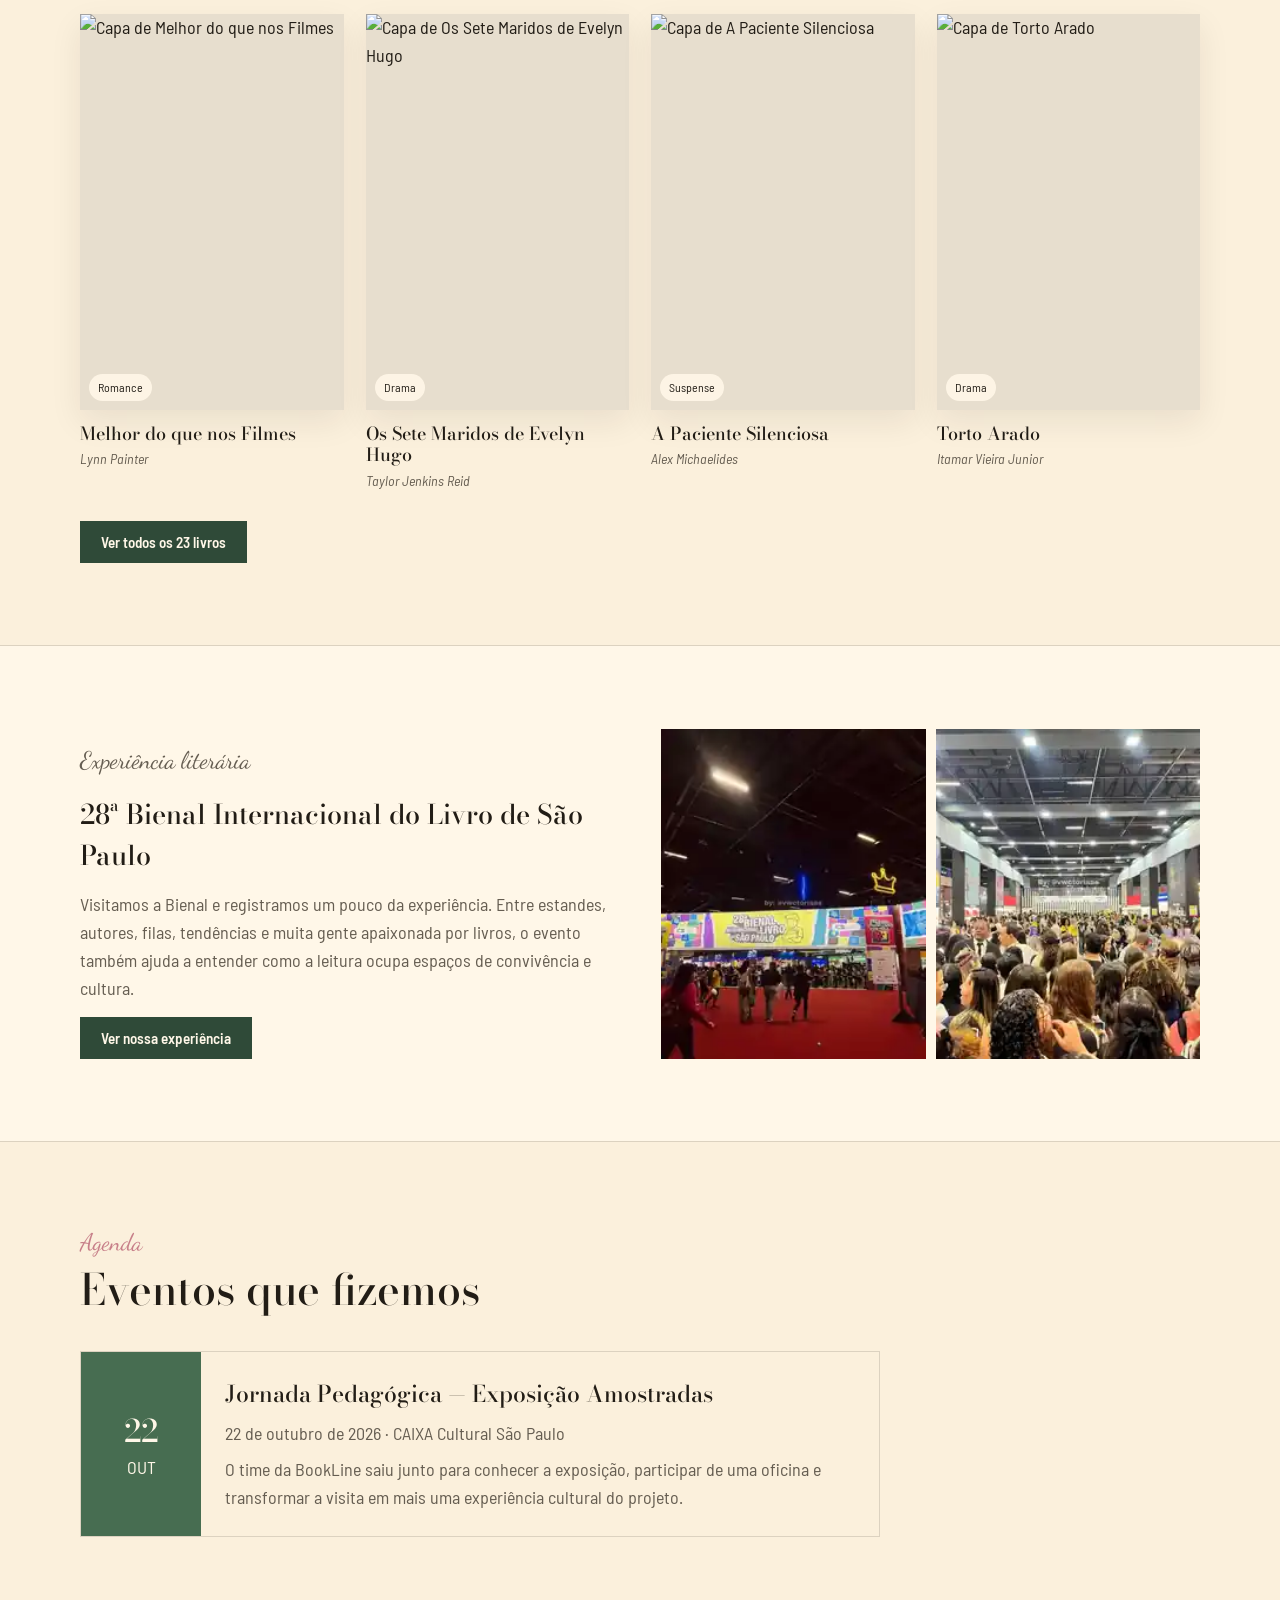
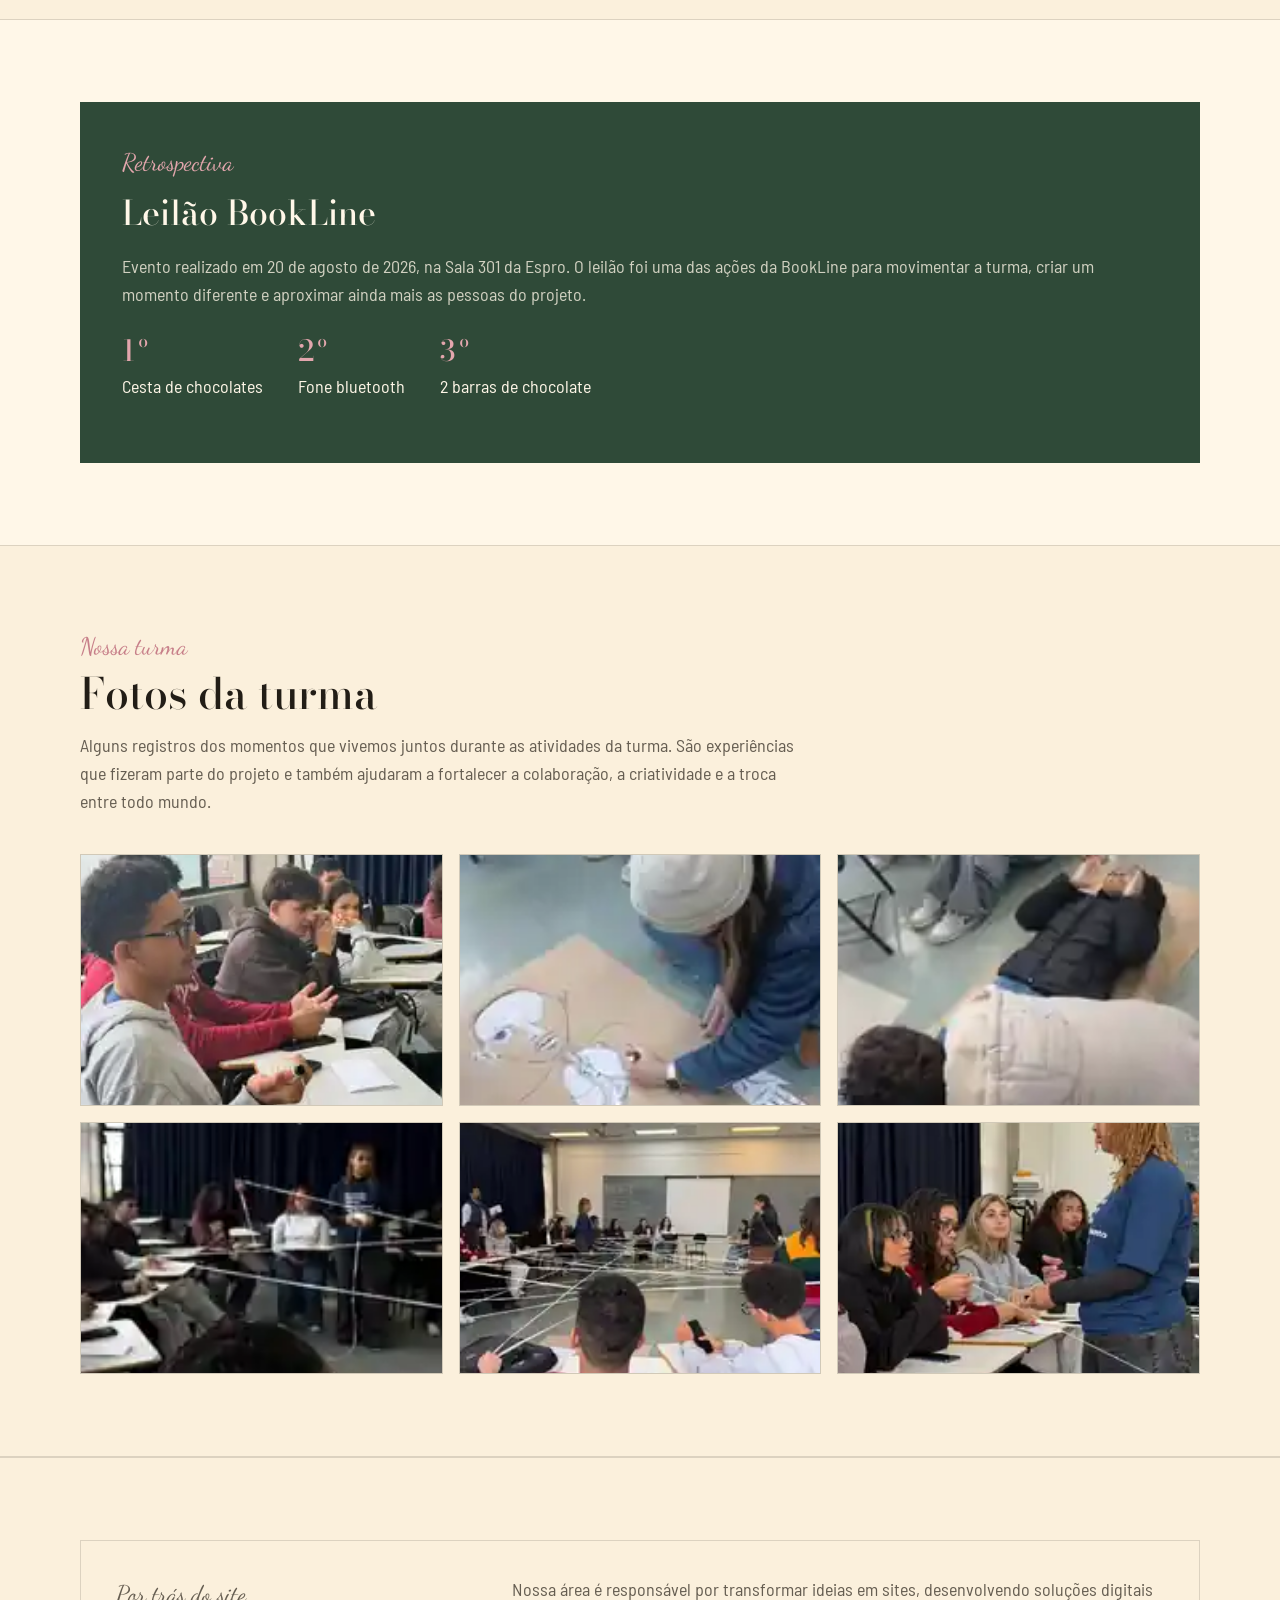
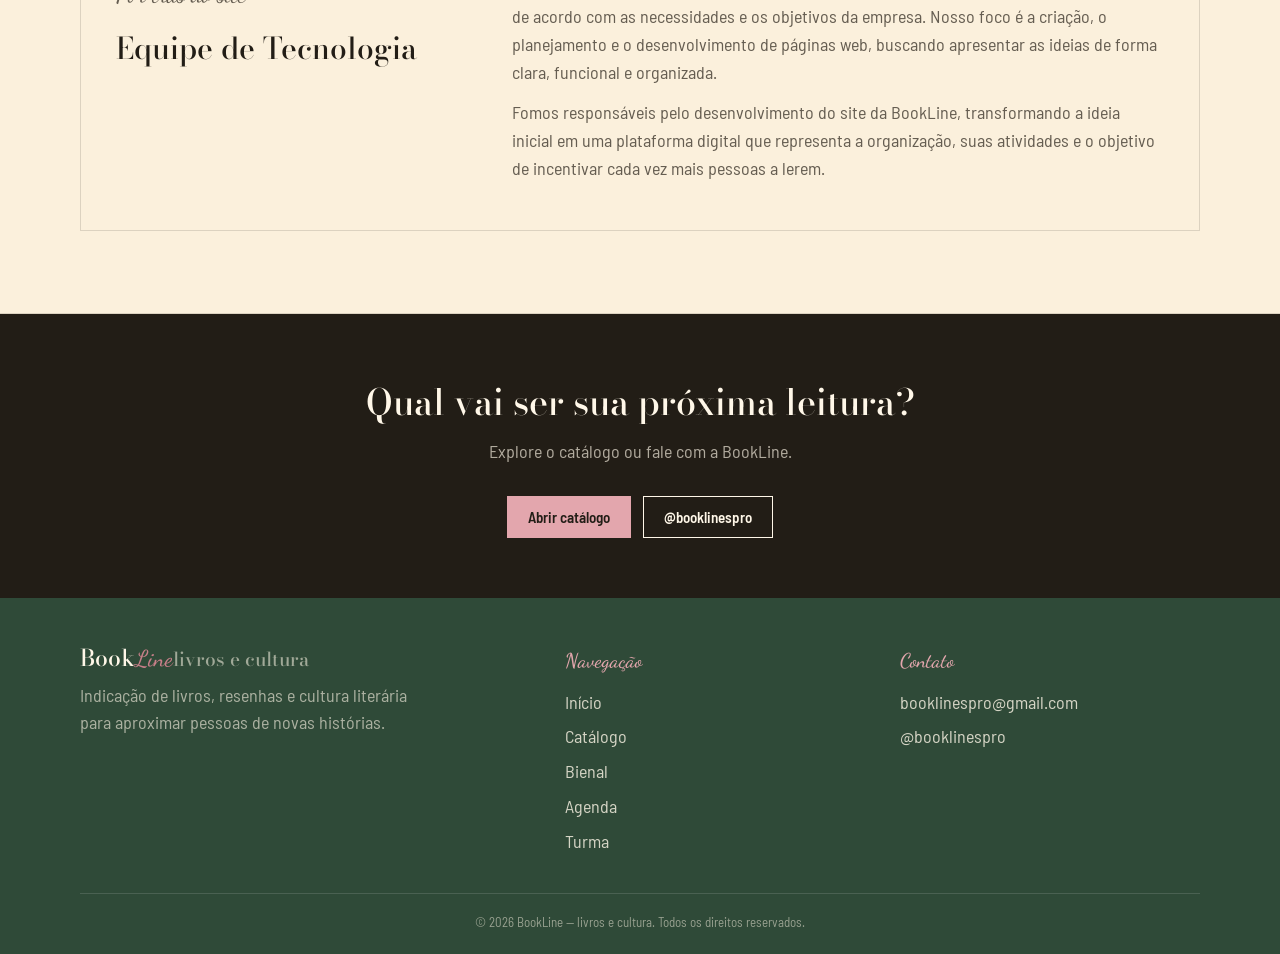
==== commit 07322f7c: "Ajusta exibição das fotos da turma" ====
--- a/index.html
+++ b/index.html
@@ -1,5 +1,5 @@
 <!DOCTYPE html>
-<html lang="pt-BR"><head><meta charset="utf-8"/><meta content="width=device-width, initial-scale=1.0" name="viewport"/><link href="https://fonts.googleapis.com" rel="preconnect"/><link crossorigin="" href="https://fonts.gstatic.com" rel="preconnect"/><link href="https://fonts.googleapis.com/css2?family=Bodoni+Moda:opsz,wght@6..96,400;6..96,500;6..96,600&amp;family=Dancing+Script:wght@500;600;700&amp;family=Barlow+Semi+Condensed:wght@400;500;600&amp;display=swap" rel="stylesheet"/><link href="assets/css/style.css" rel="stylesheet"/><title>BookLine — Livros e Cultura</title></head><body><header><div class="wrap nav"><a class="brand" href="index.html"><svg class="brand-icon" fill="none" stroke="currentColor" stroke-width="1.3" viewbox="0 0 40 40"><path d="M20 17c-3-2.4-7-2.6-10-1.2v16c3-1.4 7-1.2 10 1.2 3-2.4 7-2.6 10-1.2v-16c-3-1.4-7-1.2-10 1.2Z"></path><path d="M20 17V33"></path><path d="M11 15.6a9 9 0 0 1 18 0"></path></svg><span class="brand-name">Book<em>Line</em><small>livros e cultura</small></span></a><ul class="nav-links" id="navLinks"><li><a class="active" href="index.html">Início</a></li><li><a href="catalogo.html">Catálogo</a></li><li><a href="bienal.html">Bienal</a></li><li><a href="index.html#agenda">Agenda</a></li><li><a href="index.html#turma">Turma</a></li><li><a href="index.html#contato">Contato</a></li></ul><button aria-label="Abrir menu" class="menu-btn" id="menuBtn">Menu</button></div></header>
+<html lang="pt-BR"><head><meta charset="utf-8"/><meta content="width=device-width, initial-scale=1.0" name="viewport"/><link href="https://fonts.googleapis.com" rel="preconnect"/><link crossorigin="" href="https://fonts.gstatic.com" rel="preconnect"/><link href="https://fonts.googleapis.com/css2?family=Bodoni+Moda:opsz,wght@6..96,400;6..96,500;6..96,600&amp;family=Dancing+Script:wght@500;600;700&amp;family=Barlow+Semi+Condensed:wght@400;500;600&amp;display=swap" rel="stylesheet"/><link href="assets/css/style.css" rel="stylesheet"/><link href="assets/css/media-fixes.css" rel="stylesheet"/><title>BookLine — Livros e Cultura</title></head><body><header><div class="wrap nav"><a class="brand" href="index.html"><svg class="brand-icon" fill="none" stroke="currentColor" stroke-width="1.3" viewbox="0 0 40 40"><path d="M20 17c-3-2.4-7-2.6-10-1.2v16c3-1.4 7-1.2 10 1.2 3-2.4 7-2.6 10-1.2v-16c-3-1.4-7-1.2-10 1.2Z"></path><path d="M20 17V33"></path><path d="M11 15.6a9 9 0 0 1 18 0"></path></svg><span class="brand-name">Book<em>Line</em><small>livros e cultura</small></span></a><ul class="nav-links" id="navLinks"><li><a class="active" href="index.html">Início</a></li><li><a href="catalogo.html">Catálogo</a></li><li><a href="bienal.html">Bienal</a></li><li><a href="index.html#agenda">Agenda</a></li><li><a href="index.html#turma">Turma</a></li><li><a href="index.html#contato">Contato</a></li></ul><button aria-label="Abrir menu" class="menu-btn" id="menuBtn">Menu</button></div></header>
 <section class="hero"><div class="wrap hero-grid"><div><p style="letter-spacing:.06em;font-size:14px;color:rgba(255,247,232,.6);margin:0 0 18px">BOOKLINE · LIVROS E CULTURA</p><h1>Histórias que inspiram, <em>cultura que transforma.</em></h1><p>Curadoria, resenhas e indicações para quem quer descobrir novas histórias e transformar a leitura em parte da rotina.</p><div class="actions"><a class="btn primary" href="catalogo.html">Explorar catálogo</a><a class="btn outline" href="bienal.html">Nossa experiência na Bienal</a></div></div><div class="hero-art"><svg fill="none" stroke="currentColor" stroke-width="2.2" viewbox="0 0 200 170"><path d="M100 85c-15-12-35-13-50-6v80c15-7 35-6 50 6 15-12 35-13 50-6v-80c-15-7-35-6-50 6Z"></path><path d="M100 85V165"></path><path d="M55 78a45 45 0 0 1 90 0"></path><path d="M75 61.5c5-8 12-13 25-13s20 5 25 13"></path></svg></div></div></section>
 <section class="section" id="sobre"><div class="wrap"><div class="section-head"><p class="kicker">Quem somos</p><h2>Leitura como descoberta, conversa e cultura</h2></div><div class="about-grid"><div class="about-copy"><p>A BookLine nasceu de uma ideia simples: ajudar pessoas a encontrarem livros que realmente combinem com elas. Reunimos indicações, resenhas, avaliações e experiências literárias em um espaço fácil de explorar.</p><p>Mais do que mostrar títulos, queremos incentivar a leitura criando uma ponte entre cada leitor e histórias que possam divertir, emocionar, ensinar ou simplesmente fazer companhia.</p></div><div><div class="value"><h3>Indicações de verdade</h3><p>Romance, drama, suspense, clássicos, fantasia e outros gêneros reunidos em um catálogo simples.</p></div><div class="value"><h3>Opinião de leitores</h3><p>Cada livro possui notas e comentários para ajudar quem ainda está escolhendo a próxima leitura.</p></div><div class="value"><h3>Cultura além da página</h3><p>Também registramos eventos e experiências que aproximam pessoas do universo dos livros.</p></div></div></div></div></section>
 <section class="section alt"><div class="wrap"><div class="section-head"><p class="kicker">Para começar</p><h2>Algumas indicações da BookLine</h2><p>Uma pequena amostra do catálogo. Clique em qualquer livro para abrir a página completa.</p></div><div class="catalog-grid"><a class="book-card" href="livro.html?id=melhor-do-que-nos-filmes"><div class="cover-wrap"><img alt="Capa de Melhor do que nos Filmes" src="assets/capas/melhor-do-que-nos-filmes.jpg"/><span class="genre-pill">Romance</span></div><div class="book-info"><h3>Melhor do que nos Filmes</h3><p class="author">Lynn Painter</p></div></a><a class="book-card" href="livro.html?id=os-sete-maridos-de-evelyn-hugo"><div class="cover-wrap"><img alt="Capa de Os Sete Maridos de Evelyn Hugo" src="assets/capas/os-sete-maridos-de-evelyn-hugo.jpg"/><span class="genre-pill">Drama</span></div><div class="book-info"><h3>Os Sete Maridos de Evelyn Hugo</h3><p class="author">Taylor Jenkins Reid</p></div></a><a class="book-card" href="livro.html?id=a-paciente-silenciosa"><div class="cover-wrap"><img alt="Capa de A Paciente Silenciosa" src="assets/capas/a-paciente-silenciosa.jpg"/><span class="genre-pill">Suspense</span></div><div class="book-info"><h3>A Paciente Silenciosa</h3><p class="author">Alex Michaelides</p></div></a><a class="book-card" href="livro.html?id=torto-arado"><div class="cover-wrap"><img alt="Capa de Torto Arado" src="assets/capas/torto-arado.jpg"/><span class="genre-pill">Drama</span></div><div class="book-info"><h3>Torto Arado</h3><p class="author">Itamar Vieira Junior</p></div></a></div><div class="actions"><a class="btn dark" href="catalogo.html">Ver todos os 23 livros</a></div></div></section>
--- a/assets/css/media-fixes.css
+++ b/assets/css/media-fixes.css
@@ -0,0 +1,7 @@
+.class-gallery{gap:16px}
+.class-gallery figure{margin:0;overflow:hidden;background:#efe5d3;border:1px solid var(--line)}
+.class-gallery img{width:100%;height:250px;object-fit:cover;object-position:center;border:0;display:block;image-rendering:auto}
+@media(max-width:900px){.class-gallery img{height:270px}}
+@media(max-width:680px){.class-gallery img{height:300px}}
+.bienal-teaser .photos{overflow:hidden}
+.bienal-teaser img{background:#efe5d3}
